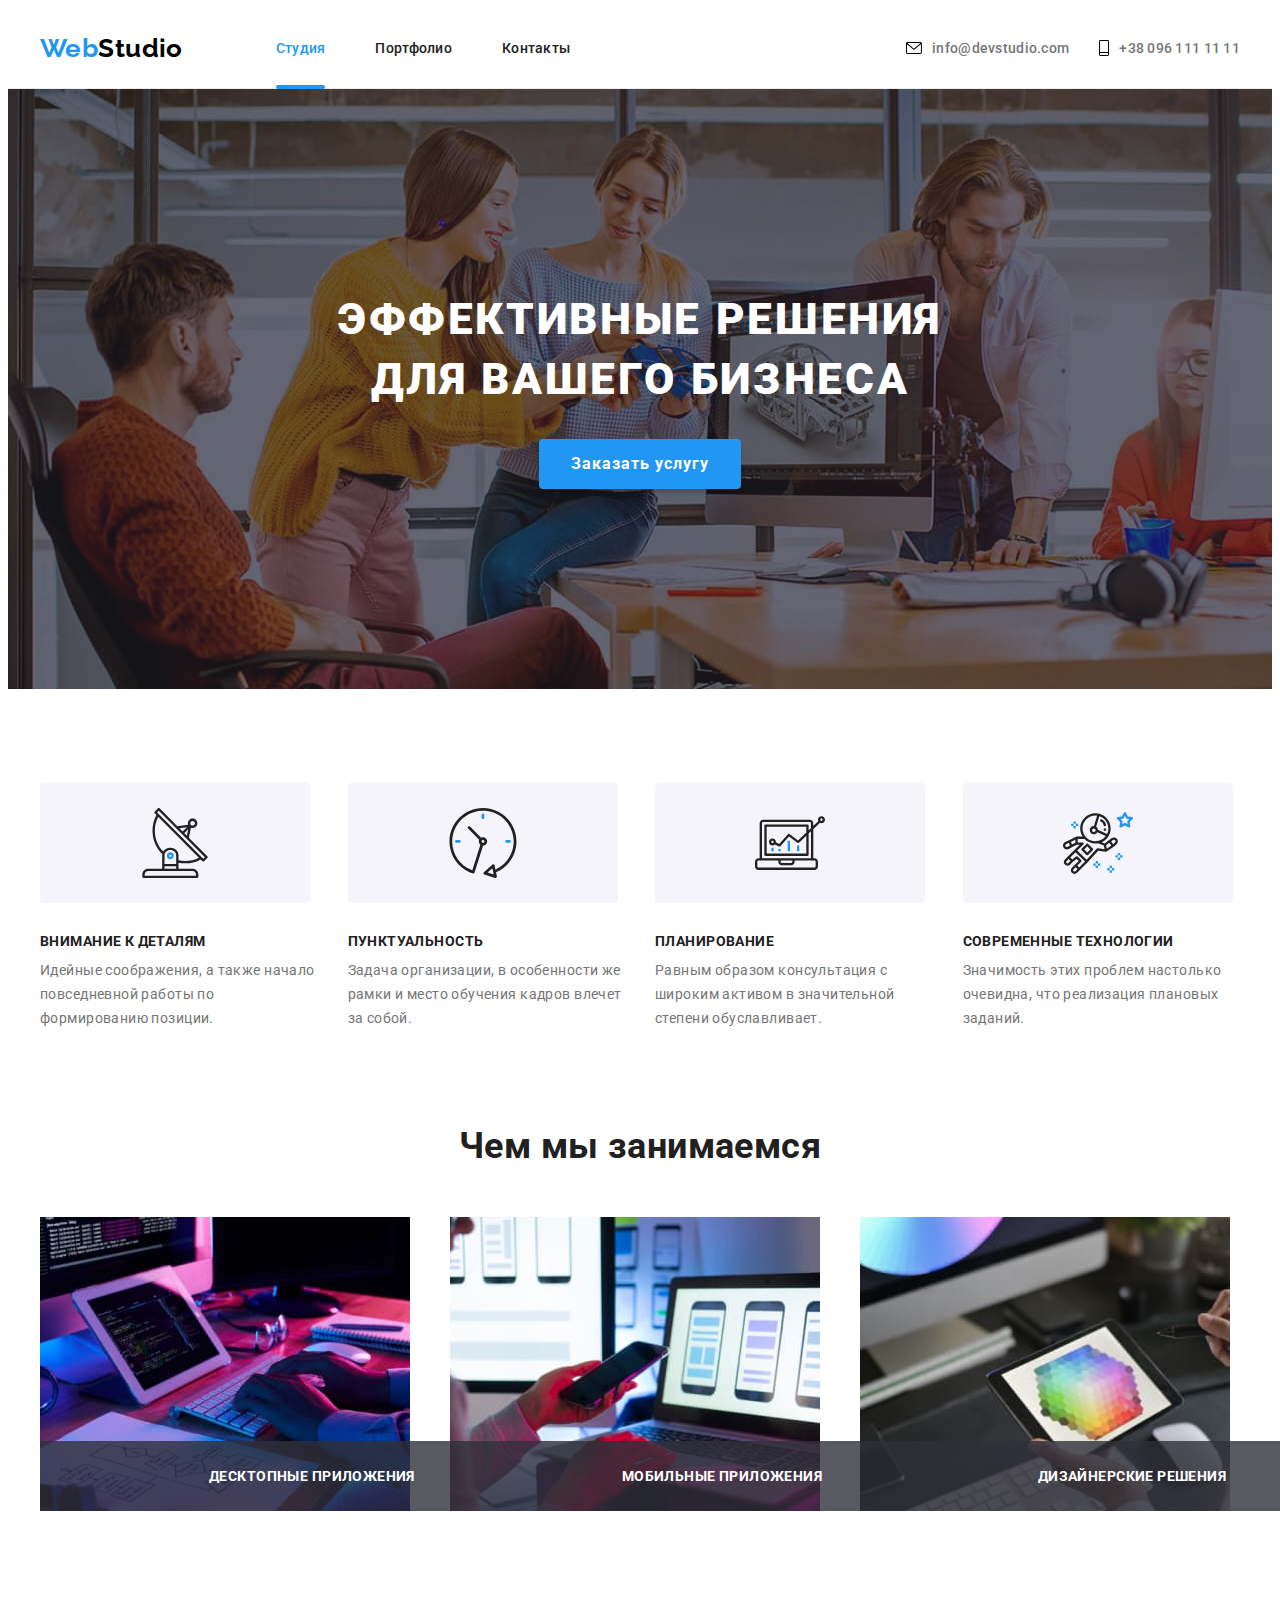
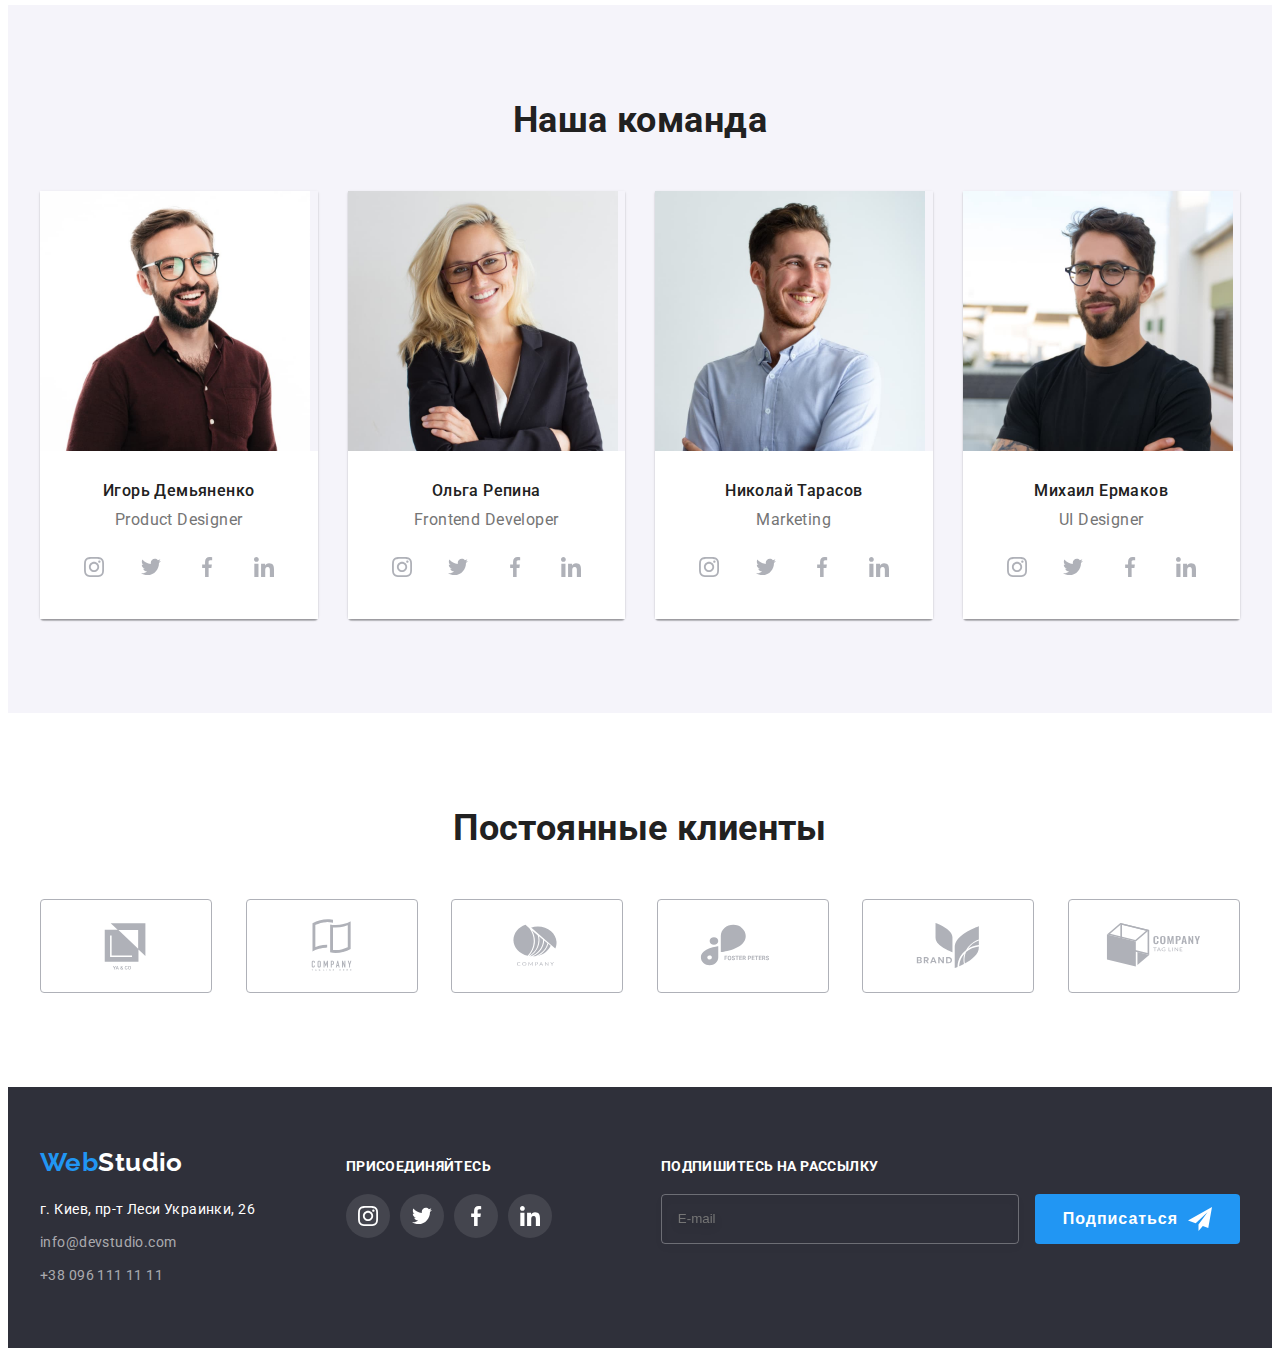
==== index.html @ dace20e8 "Add files from HW7" ====
<!DOCTYPE html>
<html lang="ru">
  <head>
    <meta charset="UTF-8" />
    <meta http-equiv="X-UA-Compatible" content="IE=edge" />
    <meta name="viewport" content="width=device-width, initial-scale=1.0" />
    <title>WebStudio</title>
    <link rel="preconnect" href="https://fonts.googleapis.com" />
    <link rel="preconnect" href="https://fonts.gstatic.com" crossorigin />
    <link href="https://fonts.googleapis.com/css2?family=Roboto:wght@400;500;700;900&display=swap" rel="stylesheet" />
    <link
      rel="stylesheet"
      href="https://cdnjs.cloudflare.com/ajax/libs/modern-normalize/1.1.0/modern-normalize.min.css"
      integrity="sha512-wpPYUAdjBVSE4KJnH1VR1HeZfpl1ub8YT/NKx4PuQ5NmX2tKuGu6U/JRp5y+Y8XG2tV+wKQpNHVUX03MfMFn9Q=="
      crossorigin="anonymous"
      referrerpolicy="no-referrer"
    />
    <link rel="stylesheet" href="./css/main.min.css" />
  </head>
  <body>
    <header class="header">
      <div class="container header-container">
        <nav class="nav">
          <a href="./index.html" class="logo"> <span class="logo--accent">Web</span>Studio </a>

          <ul class="list menu-list">
            <li class="menu-list__item"><a href="" class="link menu-list__link menu-list__link--current">Студия</a></li>
            <li class="menu-list__item"><a href="./portfolio.html" class="link menu-list__link">Портфолио</a></li>
            <li class="menu-list__item"><a href="" class="link menu-list__link">Контакты</a></li>
          </ul>
        </nav>

        <div class="auth">
          <a href="mailto:info@devstudio.com" class="link auth__link">
            <svg class="auth__icon" width="16" height="12">
              <use href="./img/sprite.svg#icon-envelope"></use>
            </svg>
            info@devstudio.com
          </a>
          <a href="tel:+380961111111" class="link auth__link">
            <svg class="auth__icon" width="10" height="18">
              <use href="./img/sprite.svg#icon-tel"></use>
            </svg>
            +38 096 111 11 11</a
          >
        </div>
      </div>
    </header>

    <main>
      <section class="hero">
        <div class="container">
          <div class="hero__content">
            <h1 class="hero__title">Эффективные решения для вашего бизнеса</h1>
            <button type="button" class="btn btn--hero" data-modal-open>Заказать услугу</button>
          </div>
        </div>
      </section>

      <section class="section">
        <div class="container">
          <h2 class="section__title vusually-hidden">Наши преимущества</h2>

          <ul class="list advantages-list">
            <li class="advantages-list__item">
              <div class="advantages-list__image">
                <svg class="advantages-list__icon">
                  <use href="./img/sprite.svg#icon-antenna"></use>
                </svg>
              </div>
              <h3 class="advantages-list__title">Внимание к деталям</h3>
              <p>Идейные соображения, а также начало повседневной работы по формированию позиции.</p>
            </li>
            <li class="advantages-list__item">
              <div class="advantages-list__image">
                <svg class="advantages-list__icon">
                  <use href="./img/sprite.svg#icon-clock"></use>
                </svg>
              </div>
              <h3 class="advantages-list__title">Пунктуальность</h3>
              <p>Задача организации, в особенности же рамки и место обучения кадров влечет за собой.</p>
            </li>
            <li class="advantages-list__item">
              <div class="advantages-list__image">
                <svg class="advantages-list__icon">
                  <use href="./img/sprite.svg#icon-diagram"></use>
                </svg>
              </div>
              <h3 class="advantages-list__title">Планирование</h3>
              <p>Равным образом консультация с широким активом в значительной степени обуславливает.</p>
            </li>
            <li class="advantages-list__item">
              <div class="advantages-list__image">
                <svg class="advantages-list__icon">
                  <use href="./img/sprite.svg#icon-astronaut"></use>
                </svg>
              </div>
              <h3 class="advantages-list__title">Современные технологии</h3>
              <p>Значимость этих проблем настолько очевидна, что реализация плановых заданий.</p>
            </li>
          </ul>
        </div>
      </section>

      <section class="section no-top-padding">
        <div class="container">
          <h2 class="section__title">Чем мы занимаемся</h2>

          <ul class="list features-list">
            <li class="features-list__item">
              <img src="./img/about/img1.jpg" alt="Десктопные приложения" width="370" height="294" />
              <div class="features-list__info">
                <p>Десктопные приложения</p>
              </div>
            </li>
            <li class="features-list__item">
              <img src="./img/about/img2.jpg" alt="Мобильные приложения" width="370" height="294" />
              <div class="features-list__info">
                <p>Мобильные приложения</p>
              </div>
            </li>
            <li class="features-list__item">
              <img src="./img/about/img3.jpg" alt="Дизайнерские решения" width="370" height="294" />
              <div class="features-list__info">
                <p>Дизайнерские решения</p>
              </div>
            </li>
          </ul>
        </div>
      </section>

      <section class="section team-section">
        <div class="container">
          <h2 class="section__title">Наша команда</h2>

          <ul class="list team-list">
            <li class="team-list__item">
              <img src="./img/team/img1.jpg" alt="Игорь Демьяненко" width="270" height="260" />
              <div class="team-list__info">
                <h3 class="team-list__title">Игорь Демьяненко</h3>
                <p lang="en" class="team-list__position">Product Designer</p>

                <ul class="list social-list">
                  <li class="social-list__item">
                    <a href="" class="social-list__link">
                      <svg class="social-list__icon">
                        <use href="./img/sprite.svg#icon-instagram"></use>
                      </svg>
                    </a>
                  </li>
                  <li class="social-list__item">
                    <a href="" class="social-list__link">
                      <svg class="social-list__icon">
                        <use href="./img/sprite.svg#icon-twitter"></use>
                      </svg>
                    </a>
                  </li>
                  <li class="social-list__item">
                    <a href="" class="social-list__link">
                      <svg class="social-list__icon">
                        <use href="./img/sprite.svg#icon-facebook"></use>
                      </svg>
                    </a>
                  </li>
                  <li class="social-list__item">
                    <a href="" class="social-list__link">
                      <svg class="social-list__icon">
                        <use href="./img/sprite.svg#icon-linkedin"></use>
                      </svg>
                    </a>
                  </li>
                </ul>
              </div>
            </li>
            <li class="team-list__item">
              <img src="./img/team/img2.jpg" alt="Ольга Репина" width="270" height="260" />
              <div class="team-list__info">
                <h3 class="team-list__title">Ольга Репина</h3>
                <p lang="en" class="team-list__position">Frontend Developer</p>

                <ul class="list social-list">
                  <li class="social-list__item">
                    <a href="" class="social-list__link">
                      <svg class="social-list__icon">
                        <use href="./img/sprite.svg#icon-instagram"></use>
                      </svg>
                    </a>
                  </li>
                  <li class="social-list__item">
                    <a href="" class="social-list__link">
                      <svg class="social-list__icon">
                        <use href="./img/sprite.svg#icon-twitter"></use>
                      </svg>
                    </a>
                  </li>
                  <li class="social-list__item">
                    <a href="" class="social-list__link">
                      <svg class="social-list__icon">
                        <use href="./img/sprite.svg#icon-facebook"></use>
                      </svg>
                    </a>
                  </li>
                  <li class="social-list__item">
                    <a href="" class="social-list__link">
                      <svg class="social-list__icon">
                        <use href="./img/sprite.svg#icon-linkedin"></use>
                      </svg>
                    </a>
                  </li>
                </ul>
              </div>
            </li>
            <li class="team-list__item">
              <img src="./img/team/img3.jpg" alt="Николай Тарасов" width="270" height="260" />
              <div class="team-list__info">
                <h3 class="team-list__title">Николай Тарасов</h3>
                <p lang="en" class="team-list__position">Marketing</p>

                <ul class="list social-list">
                  <li class="social-list__item">
                    <a href="" class="social-list__link">
                      <svg class="social-list__icon">
                        <use href="./img/sprite.svg#icon-instagram"></use>
                      </svg>
                    </a>
                  </li>
                  <li class="social-list__item">
                    <a href="" class="social-list__link">
                      <svg class="social-list__icon">
                        <use href="./img/sprite.svg#icon-twitter"></use>
                      </svg>
                    </a>
                  </li>
                  <li class="social-list__item">
                    <a href="" class="social-list__link">
                      <svg class="social-list__icon">
                        <use href="./img/sprite.svg#icon-facebook"></use>
                      </svg>
                    </a>
                  </li>
                  <li class="social-list__item">
                    <a href="" class="social-list__link">
                      <svg class="social-list__icon">
                        <use href="./img/sprite.svg#icon-linkedin"></use>
                      </svg>
                    </a>
                  </li>
                </ul>
              </div>
            </li>
            <li class="team-list__item">
              <img src="./img/team/img4.jpg" alt="Михаил Ермаков" width="270" height="260" />
              <div class="team-list__info">
                <h3 class="team-list__title">Михаил Ермаков</h3>
                <p lang="en" class="team-list__position">UI Designer</p>

                <ul class="list social-list">
                  <li class="social-list__item">
                    <a href="" class="social-list__link">
                      <svg class="social-list__icon">
                        <use href="./img/sprite.svg#icon-instagram"></use>
                      </svg>
                    </a>
                  </li>
                  <li class="social-list__item">
                    <a href="" class="social-list__link">
                      <svg class="social-list__icon">
                        <use href="./img/sprite.svg#icon-twitter"></use>
                      </svg>
                    </a>
                  </li>
                  <li class="social-list__item">
                    <a href="" class="social-list__link">
                      <svg class="social-list__icon">
                        <use href="./img/sprite.svg#icon-facebook"></use>
                      </svg>
                    </a>
                  </li>
                  <li class="social-list__item">
                    <a href="" class="social-list__link">
                      <svg class="social-list__icon">
                        <use href="./img/sprite.svg#icon-linkedin"></use>
                      </svg>
                    </a>
                  </li>
                </ul>
              </div>
            </li>
          </ul>
        </div>
      </section>

      <section class="section">
        <div class="container">
          <h2 class="section__title">Постоянные клиенты</h2>

          <ul class="list clients-list">
            <li class="clients-list__item">
              <a href="" class="clients-list__link">
                <svg class="clients-list__icon">
                  <use href="./img/sprite.svg#icon-client1"></use>
                </svg>
              </a>
            </li>
            <li class="clients-list__item">
              <a href="" class="clients-list__link">
                <svg class="clients-list__icon">
                  <use href="./img/sprite.svg#icon-client2"></use>
                </svg>
              </a>
            </li>
            <li class="clients-list__item">
              <a href="" class="clients-list__link">
                <svg class="clients-list__icon">
                  <use href="./img/sprite.svg#icon-client3"></use>
                </svg>
              </a>
            </li>
            <li class="clients-list__item">
              <a href="" class="clients-list__link">
                <svg class="clients-list__icon">
                  <use href="./img/sprite.svg#icon-client4"></use>
                </svg>
              </a>
            </li>
            <li class="clients-list__item">
              <a href="" class="clients-list__link">
                <svg class="clients-list__icon">
                  <use href="./img/sprite.svg#icon-client5"></use>
                </svg>
              </a>
            </li>
            <li class="clients-list__item">
              <a href="" class="clients-list__link">
                <svg class="clients-list__icon">
                  <use href="./img/sprite.svg#icon-client6"></use>
                </svg>
              </a>
            </li>
          </ul>
        </div>
      </section>
    </main>

    <footer class="footer">
      <div class="container">
        <div class="footer__info">
          <a href="./index.html" class="logo"> <span class="logo--accent">Web</span>Studio </a>

          <address class="address">
            <ul class="list address-list">
              <li class="address-list__item">
                <a
                  href="https://goo.gl/maps/CX2gi69ugpHJVUcX7"
                  target="_blank"
                  rel="noopener noreferrer"
                  class="link address-list__link address-list__link--special"
                  >г. Киев, пр-т Леси Украинки, 26</a
                >
              </li>
              <li class="address-list__item">
                <a href="mailto:info@devstudio.com" class="link address-list__link">info@devstudio.com</a>
              </li>
              <li class="address-list__item">
                <a href="tel:+380961111111" class="link address-list__link">+38 096 111 11 11</a>
              </li>
            </ul>
          </address>
        </div>

        <div class="footer__appeal">
          <p class="appeal-text">присоединяйтесь</p>

          <ul class="list social-list">
            <li class="social-list__item">
              <a href="" class="social-list__link">
                <svg class="social-list__icon">
                  <use href="./img/sprite.svg#icon-instagram"></use>
                </svg>
              </a>
            </li>
            <li class="social-list__item">
              <a href="" class="social-list__link">
                <svg class="social-list__icon">
                  <use href="./img/sprite.svg#icon-twitter"></use>
                </svg>
              </a>
            </li>
            <li class="social-list__item">
              <a href="" class="social-list__link">
                <svg class="social-list__icon">
                  <use href="./img/sprite.svg#icon-facebook"></use>
                </svg>
              </a>
            </li>
            <li class="social-list__item">
              <a href="" class="social-list__link">
                <svg class="social-list__icon">
                  <use href="./img/sprite.svg#icon-linkedin"></use>
                </svg>
              </a>
            </li>
          </ul>
        </div>

        <div class="footer__signup">
          <p class="appeal-text">Подпишитесь на рассылку</p>

          <form class="footer-form">
            <div class="footer-form__wrapper">
              <input type="email" name="email" placeholder="E-mail" class="footer-form__field" />
              <button type="submit" class="btn footer-form__btn">
                Подписаться <svg class="footer-form__icon"><use href="./img/sprite.svg#icon-telegram"></use></svg>
              </button>
            </div>
          </form>
        </div>
      </div>
    </footer>

    <div class="backdrop is-hidden" data-modal>
      <div class="modal">
        <button type="button" class="btn-close" data-modal-close>
          <svg class="btn-close__icon">
            <use href="./img/sprite.svg#icon-close"></use>
          </svg>
        </button>

        <form class="modal-form">
          <p class="modal-form__appeal">Оставьте свои данные, мы вам перезвоним</p>

          <label class="modal-form__label">
            Имя
            <span class="modal-form__wrapper">
              <input type="text" name="name" class="modal-form__field" />
              <svg class="modal-form__icon"><use href="./img/sprite.svg#icon-person"></use></svg>
            </span>
          </label>
          <label class="modal-form__label">
            Телефон
            <span class="modal-form__wrapper">
              <input type="tel" name="phone" class="modal-form__field" />
              <svg class="modal-form__icon"><use href="./img/sprite.svg#icon-tel-black"></use></svg>
            </span>
          </label>
          <label class="modal-form__label">
            Почта
            <span class="modal-form__wrapper">
              <input type="email" name="email" class="modal-form__field" />
              <svg class="modal-form__icon"><use href="./img/sprite.svg#icon-email-black"></use></svg>
            </span>
          </label>
          <label class="modal-form__label">
            Комментарий
            <textarea name="message" placeholder="Введите текст" class="modal-form__textarea"></textarea>
          </label>

          <input
            type="checkbox"
            id="agreement"
            name="agreement"
            value="accept"
            class="modal-form__checkbox vusually-hidden"
          />
          <label for="agreement" class="modal-form__agreement">
            Соглашаюсь с рассылкой и принимаю <a href="" class="modal-form__link"> Условия договора</a>
          </label>

          <button type="submit" class="btn modal-form__btn">Отправить</button>
        </form>
      </div>
    </div>

    <script src="./js/modal.js"></script>
  </body>
</html>
---- css/main.min.css ----
@font-face{font-family:'Raleway';font-style:normal;font-weight:700;src:url("../fonts/raleway-v22-latin-700.eot");src:local(""),url("../fonts/raleway-v22-latin-700.eot?#iefix") format("embedded-opentype"),url("../fonts/raleway-v22-latin-700.woff2") format("woff2"),url("../fonts/raleway-v22-latin-700.woff") format("woff"),url("../fonts/raleway-v22-latin-700.ttf") format("truetype"),url("../fonts/raleway-v22-latin-700.svg#Raleway") format("svg")}:root{--accent-color: #2196f3;--dark-color: #212121;--white-color: #ffffff;--text-color: #757575;--logo-color: #000000;--pale-color: rgba(255, 255, 255, 0.6);--pale-bg-color: #f5f4fa;--icon-color: #afb1b8}body{font-family:'Roboto', sans-serif;font-size:14px;line-height:1.714;letter-spacing:0.03em;color:var(--text-color)}h1,h2,h3,h4,h5,h6,p{margin:0}img{display:block;max-width:100%;height:auto}.container{width:1200px;margin:0 auto;padding-left:15px;padding-right:15px}.list{list-style:none;margin:0;padding:0}.link{text-decoration:none}.btn{font-size:16px;border:none;border-radius:4px;cursor:pointer}.vusually-hidden{position:absolute;width:1px;height:1px;margin:-1px;padding:0;border:0;white-space:nowrap;-webkit-clip-path:inset(100%);clip-path:inset(100%);clip:rect(0 0 0 0);overflow:hidden}.is-hidden{opacity:0;visibility:hidden;pointer-events:none}.appeal-text{margin-bottom:20px;font-weight:700;line-height:1.143;text-transform:uppercase;color:var(--white-color)}.social-list{display:-webkit-box;display:-ms-flexbox;display:flex;-webkit-box-pack:justify;-ms-flex-pack:justify;justify-content:space-between}.social-list__link{display:-webkit-box;display:-ms-flexbox;display:flex;-webkit-box-pack:center;-ms-flex-pack:center;justify-content:center;-webkit-box-align:center;-ms-flex-align:center;align-items:center;width:44px;height:44px;border-radius:50%;-webkit-transition:background-color 250ms cubic-bezier(0.4, 0, 0.2, 1);transition:background-color 250ms cubic-bezier(0.4, 0, 0.2, 1)}.social-list__icon{width:20px;height:20px;-webkit-transition:fill 250ms cubic-bezier(0.4, 0, 0.2, 1);transition:fill 250ms cubic-bezier(0.4, 0, 0.2, 1)}.social-list__link:hover,.social-list__link:focus{background-color:var(--accent-color)}.social-list__link:hover .social-list__icon{fill:var(--white-color)}.section{padding-top:94px;padding-bottom:94px}.section.no-top-padding{padding-top:0}.section__title{margin-bottom:50px;font-size:36px;line-height:1.167;text-align:center;color:var(--dark-color)}.header{border-bottom:1px solid #ececec}.header-container{display:-webkit-box;display:-ms-flexbox;display:flex;-webkit-box-align:center;-ms-flex-align:center;align-items:center}.nav{display:-webkit-box;display:-ms-flexbox;display:flex;-webkit-box-align:center;-ms-flex-align:center;align-items:center}.logo{margin-right:93px;font-family:'Raleway', sans-serif;font-weight:700;font-size:26px;line-height:1.192;color:var(--logo-color);text-decoration:none}.logo--accent{color:var(--accent-color)}.auth{display:-webkit-box;display:-ms-flexbox;display:flex;margin-left:auto}.auth__link{display:-webkit-box;display:-ms-flexbox;display:flex;-webkit-box-align:center;-ms-flex-align:center;align-items:center;font-weight:500;line-height:1.143;letter-spacing:0.02em;color:var(--text-color);-webkit-transition:color 250ms cubic-bezier(0.4, 0, 0.2, 1);transition:color 250ms cubic-bezier(0.4, 0, 0.2, 1)}.auth__link:not(:last-child){margin-right:30px}.auth__link:hover,.auth__link:focus{color:var(--accent-color)}.auth__link:hover .auth__icon,.auth__link:focus .auth__icon{fill:var(--accent-color)}.auth__icon{margin-right:10px}.menu-list{display:-webkit-box;display:-ms-flexbox;display:flex}.menu-list__item:not(:last-child){margin-right:50px}.menu-list__link{display:block;padding-top:32px;padding-bottom:32px;font-weight:500;line-height:1.143;letter-spacing:0.02em;color:var(--dark-color);-webkit-transition:color 250ms cubic-bezier(0.4, 0, 0.2, 1);transition:color 250ms cubic-bezier(0.4, 0, 0.2, 1)}.menu-list__link:hover,.menu-list__link:focus{color:var(--accent-color)}.menu-list__link--current{position:relative;color:var(--accent-color)}.menu-list__link--current::after{content:'';position:absolute;left:0;bottom:-1px;width:100%;height:4px;background-color:var(--accent-color);border-radius:2px}.hero{max-width:1600px;margin:0 auto;padding-top:200px;padding-bottom:200px;background-color:#2f303a;background-image:-webkit-gradient(linear, left top, left bottom, from(rgba(47,48,58,0.4)), to(rgba(47,48,58,0.4))),url(../img/bg-hero.jpg);background-image:linear-gradient(rgba(47,48,58,0.4), rgba(47,48,58,0.4)),url(../img/bg-hero.jpg)}.hero__content{width:696px;margin:0 auto;text-align:center}.hero__title{margin-bottom:30px;font-weight:900;font-size:44px;line-height:1.364;letter-spacing:0.06em;text-transform:uppercase;color:var(--white-color)}.btn--hero{padding:10px 32px;font-family:'Roboto', sans-serif;font-weight:700;line-height:1.875;letter-spacing:0.06em;color:var(--white-color);background-color:var(--accent-color);-webkit-box-shadow:0px 4px 4px rgba(0,0,0,0.15);box-shadow:0px 4px 4px rgba(0,0,0,0.15);-webkit-transition:color 250ms cubic-bezier(0.4, 0, 0.2, 1),background-color 250ms cubic-bezier(0.4, 0, 0.2, 1);transition:color 250ms cubic-bezier(0.4, 0, 0.2, 1),background-color 250ms cubic-bezier(0.4, 0, 0.2, 1)}.btn--hero:hover,.btn--hero:focus{color:var(--accent-color);background-color:var(--white-color)}.advantages-list{display:-webkit-box;display:-ms-flexbox;display:flex;margin-left:-30px;margin-top:-30px}.advantages-list__item{-ms-flex-preferred-size:calc(100% / 4 - 30px);flex-basis:calc(100% / 4 - 30px);margin-left:30px;margin-top:30px}.advantages-list__image{display:-webkit-box;display:-ms-flexbox;display:flex;-webkit-box-pack:center;-ms-flex-pack:center;justify-content:center;-webkit-box-align:center;-ms-flex-align:center;align-items:center;margin-bottom:30px;width:270px;height:120px;background-color:var(--pale-bg-color);border-radius:4px}.advantages-list__icon{width:70px;height:70px}.advantages-list__title{margin-bottom:10px;font-size:14px;line-height:1.143;text-transform:uppercase;color:var(--dark-color)}.features-list{display:-webkit-box;display:-ms-flexbox;display:flex;margin-left:-30px;margin-top:-30px}.features-list__item{position:relative;-ms-flex-preferred-size:calc(100% / 3 - 30px);flex-basis:calc(100% / 3 - 30px);margin-left:30px;margin-top:30px}.features-list__info{position:absolute;left:0;bottom:0;width:100%;padding:27px 82px;font-weight:700;line-height:1.143;text-align:center;text-transform:uppercase;color:var(--white-color);background-color:rgba(47,48,58,0.8)}.team-section{background-color:var(--pale-bg-color)}.team-list{display:-webkit-box;display:-ms-flexbox;display:flex;margin-left:-30px;margin-top:-30px}.team-list__item{-ms-flex-preferred-size:calc(100% / 4 - 30px);flex-basis:calc(100% / 4 - 30px);margin-left:30px;margin-top:30px;-webkit-box-shadow:0px 1px 3px rgba(0,0,0,0.12),0px 1px 1px rgba(0,0,0,0.14),0px 2px 1px rgba(0,0,0,0.2);box-shadow:0px 1px 3px rgba(0,0,0,0.12),0px 1px 1px rgba(0,0,0,0.14),0px 2px 1px rgba(0,0,0,0.2);border-radius:0px 0px 4px 4px}.team-list__info{padding:30px 32px;text-align:center;background-color:var(--white-color)}.team-list__title{margin-bottom:10px;font-weight:500;font-size:16px;line-height:1.188;color:var(--dark-color)}.team-list__position{margin-bottom:16px;font-size:16px;line-height:1.188}.team-list .social-list__icon{fill:var(--icon-color)}.clients-list{display:-webkit-box;display:-ms-flexbox;display:flex;-webkit-box-pack:justify;-ms-flex-pack:justify;justify-content:space-between}.clients-list__link{display:-webkit-box;display:-ms-flexbox;display:flex;-webkit-box-pack:center;-ms-flex-pack:center;justify-content:center;-webkit-box-align:center;-ms-flex-align:center;align-items:center;width:170px;height:92px;border:1px solid var(--icon-color);border-radius:4px;-webkit-transition:border-color 250ms cubic-bezier(0.4, 0, 0.2, 1);transition:border-color 250ms cubic-bezier(0.4, 0, 0.2, 1)}.clients-list__link:hover,.clients-list__link:focus{border-color:var(--accent-color)}.clients-list__icon{width:106px;height:60px;fill:var(--icon-color);-webkit-transition:fill 250ms cubic-bezier(0.4, 0, 0.2, 1);transition:fill 250ms cubic-bezier(0.4, 0, 0.2, 1)}.clients-list__link:hover .clients-list__icon,.clients-list__link:focus .clients-list__icon{fill:var(--accent-color)}.filter-list{display:-webkit-box;display:-ms-flexbox;display:flex;-webkit-box-pack:center;-ms-flex-pack:center;justify-content:center;margin-bottom:50px}.filter-list__item:not(:last-child){margin-right:8px}.btn--filter{padding:6px 22px;font-weight:500;line-height:1.625;color:var(--dark-color);background-color:var(--pale-bg-color);-webkit-transition:color 250ms cubic-bezier(0.4, 0, 0.2, 1),background-color 250ms cubic-bezier(0.4, 0, 0.2, 1),-webkit-box-shadow 250ms cubic-bezier(0.4, 0, 0.2, 1);transition:color 250ms cubic-bezier(0.4, 0, 0.2, 1),background-color 250ms cubic-bezier(0.4, 0, 0.2, 1),-webkit-box-shadow 250ms cubic-bezier(0.4, 0, 0.2, 1);transition:color 250ms cubic-bezier(0.4, 0, 0.2, 1),background-color 250ms cubic-bezier(0.4, 0, 0.2, 1),box-shadow 250ms cubic-bezier(0.4, 0, 0.2, 1);transition:color 250ms cubic-bezier(0.4, 0, 0.2, 1),background-color 250ms cubic-bezier(0.4, 0, 0.2, 1),box-shadow 250ms cubic-bezier(0.4, 0, 0.2, 1),-webkit-box-shadow 250ms cubic-bezier(0.4, 0, 0.2, 1)}.btn--filter:hover,.btn--filter:focus{color:var(--white-color);background-color:var(--accent-color);-webkit-box-shadow:0px 3px 1px rgba(0,0,0,0.1),0px 1px 2px rgba(0,0,0,0.08),0px 2px 2px rgba(0,0,0,0.12);box-shadow:0px 3px 1px rgba(0,0,0,0.1),0px 1px 2px rgba(0,0,0,0.08),0px 2px 2px rgba(0,0,0,0.12)}.portfolio-list{display:-webkit-box;display:-ms-flexbox;display:flex;-ms-flex-wrap:wrap;flex-wrap:wrap;margin-left:-30px;margin-top:-30px}.portfolio-list__item{-ms-flex-preferred-size:calc(100% / 3 - 30px);flex-basis:calc(100% / 3 - 30px);margin-left:30px;margin-top:30px;-webkit-transition:-webkit-box-shadow 250ms cubic-bezier(0.4, 0, 0.2, 1);transition:-webkit-box-shadow 250ms cubic-bezier(0.4, 0, 0.2, 1);transition:box-shadow 250ms cubic-bezier(0.4, 0, 0.2, 1);transition:box-shadow 250ms cubic-bezier(0.4, 0, 0.2, 1), -webkit-box-shadow 250ms cubic-bezier(0.4, 0, 0.2, 1)}.portfolio-list__item:hover{-webkit-box-shadow:0px 1px 1px rgba(0,0,0,0.12),0px 4px 4px rgba(0,0,0,0.06),1px 4px 6px rgba(0,0,0,0.16);box-shadow:0px 1px 1px rgba(0,0,0,0.12),0px 4px 4px rgba(0,0,0,0.06),1px 4px 6px rgba(0,0,0,0.16)}.portfolio-list__item:hover .portfolio-list__text{-webkit-transform:translateY(0);transform:translateY(0)}.portfolio-list__thumb{position:relative;width:370px;height:294px;overflow:hidden}.portfolio-list__text{position:absolute;left:0;top:0;width:100%;height:100%;padding:63px 24px;font-size:18px;line-height:1.556;color:var(--white-color);background-color:rgba(33,150,243,0.9);-webkit-transform:translateY(100%);transform:translateY(100%);-webkit-transition:-webkit-transform 250ms cubic-bezier(0.4, 0, 0.2, 1);transition:-webkit-transform 250ms cubic-bezier(0.4, 0, 0.2, 1);transition:transform 250ms cubic-bezier(0.4, 0, 0.2, 1);transition:transform 250ms cubic-bezier(0.4, 0, 0.2, 1), -webkit-transform 250ms cubic-bezier(0.4, 0, 0.2, 1)}.portfolio-list__info{padding:20px 24px;border:1px solid #eeeeee;border-top:none}.portfolio-list__title{margin-bottom:4px;font-size:18px;line-height:2;letter-spacing:0.06em;color:var(--dark-color)}.portfolio-list__description{font-size:16px;line-height:1.875;color:var(--text-color)}.footer{padding-top:60px;padding-bottom:60px;background-color:#2f303a}.footer .container{display:-webkit-box;display:-ms-flexbox;display:flex;-webkit-box-align:baseline;-ms-flex-align:baseline;align-items:baseline}.footer__info{margin-right:70px}.footer .logo{display:block;margin-bottom:20px;color:var(--white-color)}.footer .social-list__item:not(:last-child){margin-right:10px}.footer .social-list__link{background-color:rgba(255,255,255,0.1);-webkit-transition:background-color 250ms cubic-bezier(0.4, 0, 0.2, 1);transition:background-color 250ms cubic-bezier(0.4, 0, 0.2, 1)}.footer .social-list__link:hover,.footer .social-list__link:focus{background-color:var(--accent-color)}.footer .social-list__icon{fill:var(--white-color)}.footer__signup{margin-left:auto}.footer-form__wrapper{display:-webkit-box;display:-ms-flexbox;display:flex}.footer-form__field{width:358px;margin-right:16px;padding:16px;border:1px solid rgba(255,255,255,0.3);-webkit-box-sizing:border-box;box-sizing:border-box;-webkit-filter:drop-shadow(0px 4px 4px rgba(0,0,0,0.15));filter:drop-shadow(0px 4px 4px rgba(0,0,0,0.15));border-radius:4px;background-color:transparent;outline:none;color:rgba(255,255,255,0.6)}.footer-form__btn{display:-webkit-box;display:-ms-flexbox;display:flex;-webkit-box-align:center;-ms-flex-align:center;align-items:center;padding:10px 28px;font-weight:700;font-size:16px;line-height:1.875;letter-spacing:0.06em;color:var(--white-color);background-color:var(--accent-color);-webkit-transition:color 250ms cubic-bezier(0.4, 0, 0.2, 1),background-color 250ms cubic-bezier(0.4, 0, 0.2, 1);transition:color 250ms cubic-bezier(0.4, 0, 0.2, 1),background-color 250ms cubic-bezier(0.4, 0, 0.2, 1)}.footer-form__icon{margin-left:10px;width:24px;height:24px;fill:var(--white-color);-webkit-transition:fill 250ms cubic-bezier(0.4, 0, 0.2, 1);transition:fill 250ms cubic-bezier(0.4, 0, 0.2, 1)}.footer-form__btn:hover,.footer-form__btn:focus{color:var(--accent-color);background-color:var(--white-color)}.footer-form__btn:hover .footer-form__icon,.footer-form__btn:focus .footer-form__icon{fill:var(--accent-color)}.address{font-style:normal}.address-list__item:not(:last-child){margin-bottom:9px}.address-list__link{color:var(--pale-color);-webkit-transition:color 250ms cubic-bezier(0.4, 0, 0.2, 1);transition:color 250ms cubic-bezier(0.4, 0, 0.2, 1)}.address-list__link:hover,.address-list__link:focus{color:var(--accent-color)}.address-list__link--special{color:var(--white-color)}.backdrop{position:fixed;left:0;top:0;width:100%;height:100%;background-color:rgba(0,0,0,0.2)}.backdrop.is-hidden .modal{-webkit-transform:translate(-50%, -50%) scale(0);transform:translate(-50%, -50%) scale(0)}.modal{position:absolute;top:50%;left:50%;z-index:100;width:528px;min-height:581px;padding:40px;background:var(--white-color);-webkit-box-shadow:0px 1px 3px rgba(0,0,0,0.12),0px 1px 1px rgba(0,0,0,0.14),0px 2px 1px rgba(0,0,0,0.2);box-shadow:0px 1px 3px rgba(0,0,0,0.12),0px 1px 1px rgba(0,0,0,0.14),0px 2px 1px rgba(0,0,0,0.2);border-radius:4px;-webkit-transform:translate(-50%, -50%) scale(1);transform:translate(-50%, -50%) scale(1);-webkit-transition:-webkit-transform 250ms cubic-bezier(0.4, 0, 0.2, 1);transition:-webkit-transform 250ms cubic-bezier(0.4, 0, 0.2, 1);transition:transform 250ms cubic-bezier(0.4, 0, 0.2, 1);transition:transform 250ms cubic-bezier(0.4, 0, 0.2, 1), -webkit-transform 250ms cubic-bezier(0.4, 0, 0.2, 1)}.modal-form__appeal{margin-bottom:12px;font-weight:700;font-size:20px;line-height:1.15;color:var(--dark-color)}.modal-form__label{font-size:12px;line-height:1.167;letter-spacing:0.01em}.modal-form__wrapper{position:relative;display:block;margin-top:4px;margin-bottom:10px}.modal-form__field{display:block;width:100%;padding:11px 32px}.modal-form__icon{position:absolute;top:50%;left:12px;width:18px;height:18px;-webkit-transform:translateY(-50%);transform:translateY(-50%);-webkit-transition:fill 250ms cubic-bezier(0.4, 0, 0.2, 1);transition:fill 250ms cubic-bezier(0.4, 0, 0.2, 1)}.modal-form__textarea{display:block;margin-top:4px;margin-bottom:20px;padding:12px 16px;width:100%;min-height:120px;resize:none}.modal-form__textarea::-webkit-input-placeholder{font-size:12px;line-height:1.167;letter-spacing:0.01em;color:rgba(117,117,117,0.5)}.modal-form__textarea:-ms-input-placeholder{font-size:12px;line-height:1.167;letter-spacing:0.01em;color:rgba(117,117,117,0.5)}.modal-form__textarea::-ms-input-placeholder{font-size:12px;line-height:1.167;letter-spacing:0.01em;color:rgba(117,117,117,0.5)}.modal-form__textarea::placeholder{font-size:12px;line-height:1.167;letter-spacing:0.01em;color:rgba(117,117,117,0.5)}.modal-form__field,.modal-form__textarea{border:1px solid rgba(33,33,33,0.2);border-radius:4px;outline:none;-webkit-transition:border-color 250ms cubic-bezier(0.4, 0, 0.2, 1);transition:border-color 250ms cubic-bezier(0.4, 0, 0.2, 1)}.modal-form__field:focus,.modal-form__textarea:focus{border-color:var(--accent-color)}.modal-form__field:focus+.modal-form__icon{fill:var(--accent-color)}.modal-form__agreement{display:-webkit-box;display:-ms-flexbox;display:flex;-webkit-box-pack:center;-ms-flex-pack:center;justify-content:center;-webkit-box-align:center;-ms-flex-align:center;align-items:center;margin-bottom:30px;text-align:center}.modal-form__agreement::before{content:'';display:inline-block;width:16px;height:15px;margin-right:7px;background-image:url(../img/icon-checkbox.svg)}.modal-form__checkbox:checked+.modal-form__agreement::before{background-image:url(../img/icon-checked.svg)}.modal-form__link{margin-left:5px;color:var(--accent-color)}.modal-form__btn{display:block;margin:0 auto;padding:10px 56px;font-weight:700;line-height:1.875;letter-spacing:0.06em;background:var(--accent-color);color:var(--white-color);-webkit-box-shadow:0px 4px 4px rgba(0,0,0,0.15);box-shadow:0px 4px 4px rgba(0,0,0,0.15);border-radius:4px;-webkit-transition:background-color 250ms cubic-bezier(0.4, 0, 0.2, 1);transition:background-color 250ms cubic-bezier(0.4, 0, 0.2, 1)}.modal-form__btn:hover,.modal-form__btn:focus{background-color:var(--white-color);color:var(--accent-color)}.btn-close{position:absolute;top:8px;right:8px;display:-webkit-box;display:-ms-flexbox;display:flex;-webkit-box-pack:center;-ms-flex-pack:center;justify-content:center;-webkit-box-align:center;-ms-flex-align:center;align-items:center;width:30px;height:30px;background-color:transparent;border:1px solid rgba(0,0,0,0.1);border-radius:50%;cursor:pointer}.btn-close:hover .btn-close__icon,.btn-close:focus .btn-close__icon{fill:var(--accent-color)}.btn-close__icon{width:18px;height:18px;-webkit-transition:fill 250ms cubic-bezier(0.4, 0, 0.2, 1);transition:fill 250ms cubic-bezier(0.4, 0, 0.2, 1)}
/*# sourceMappingURL=main.min.css.map */
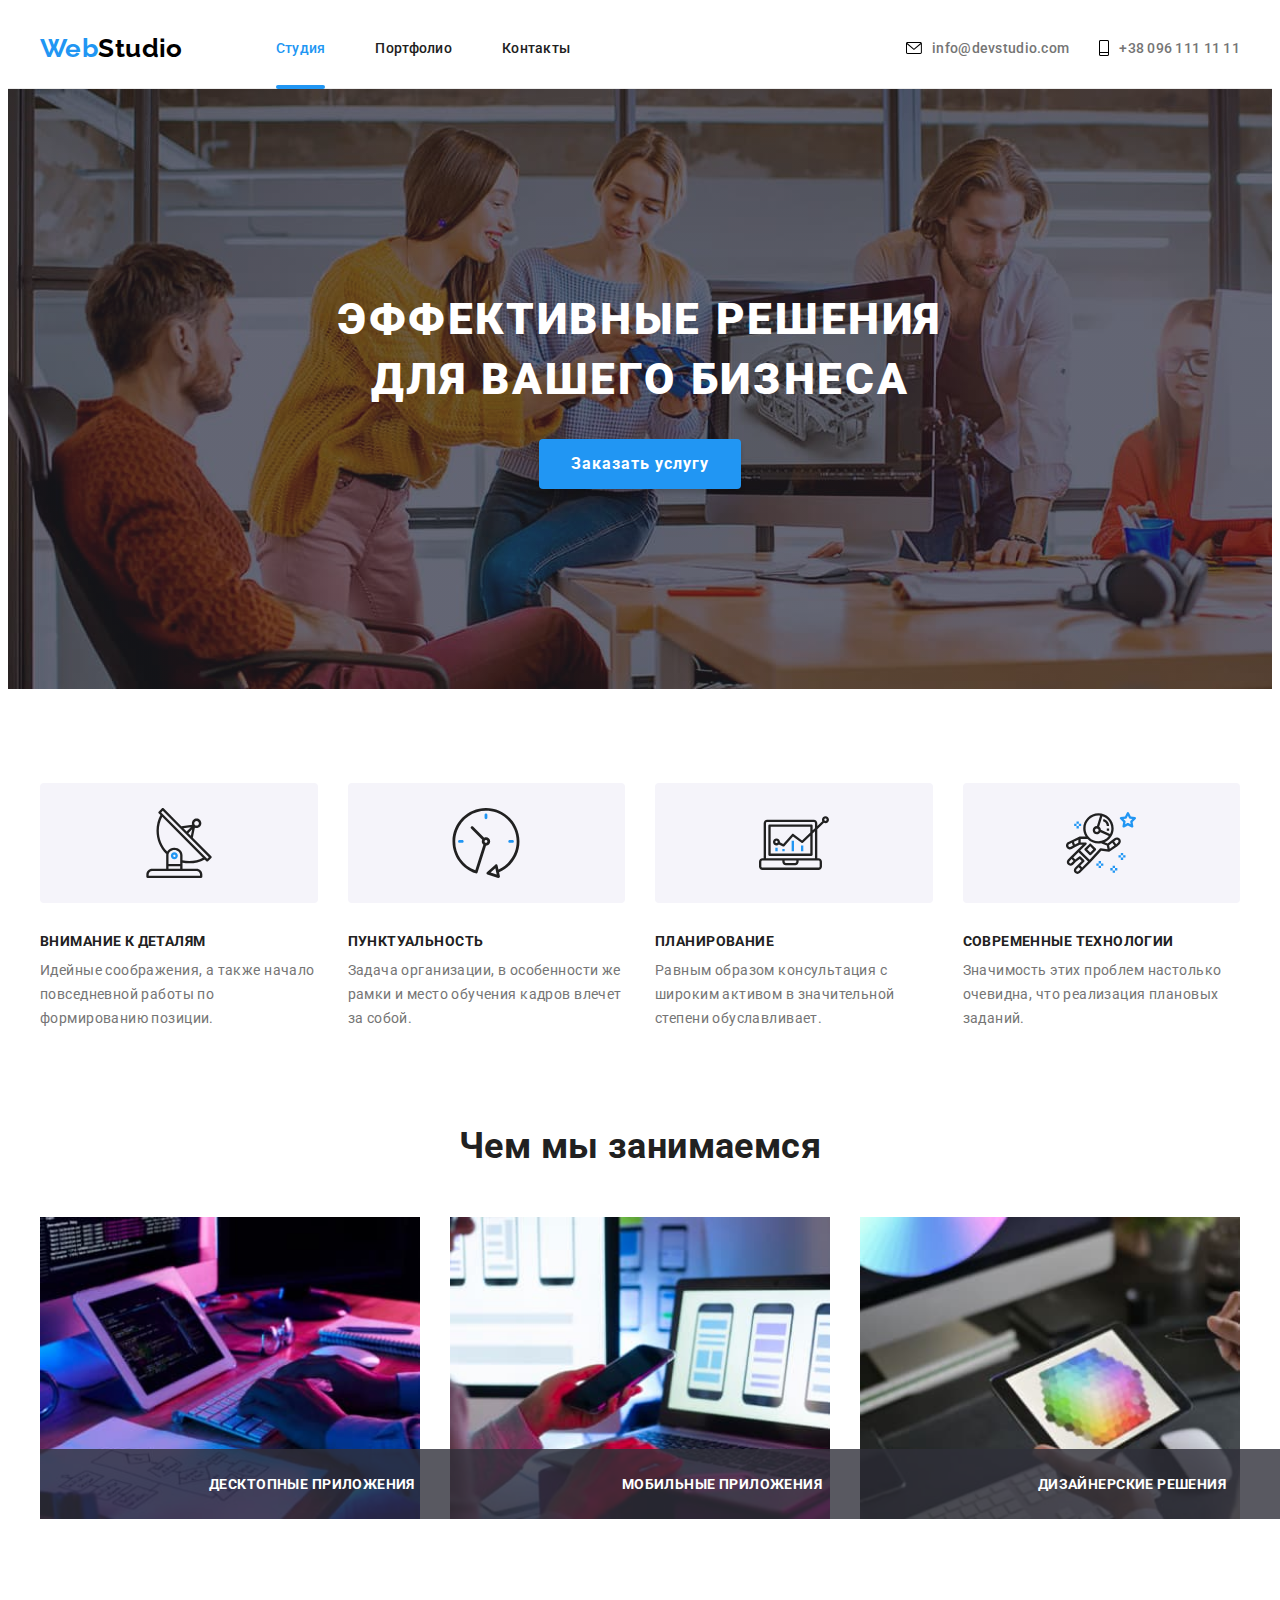
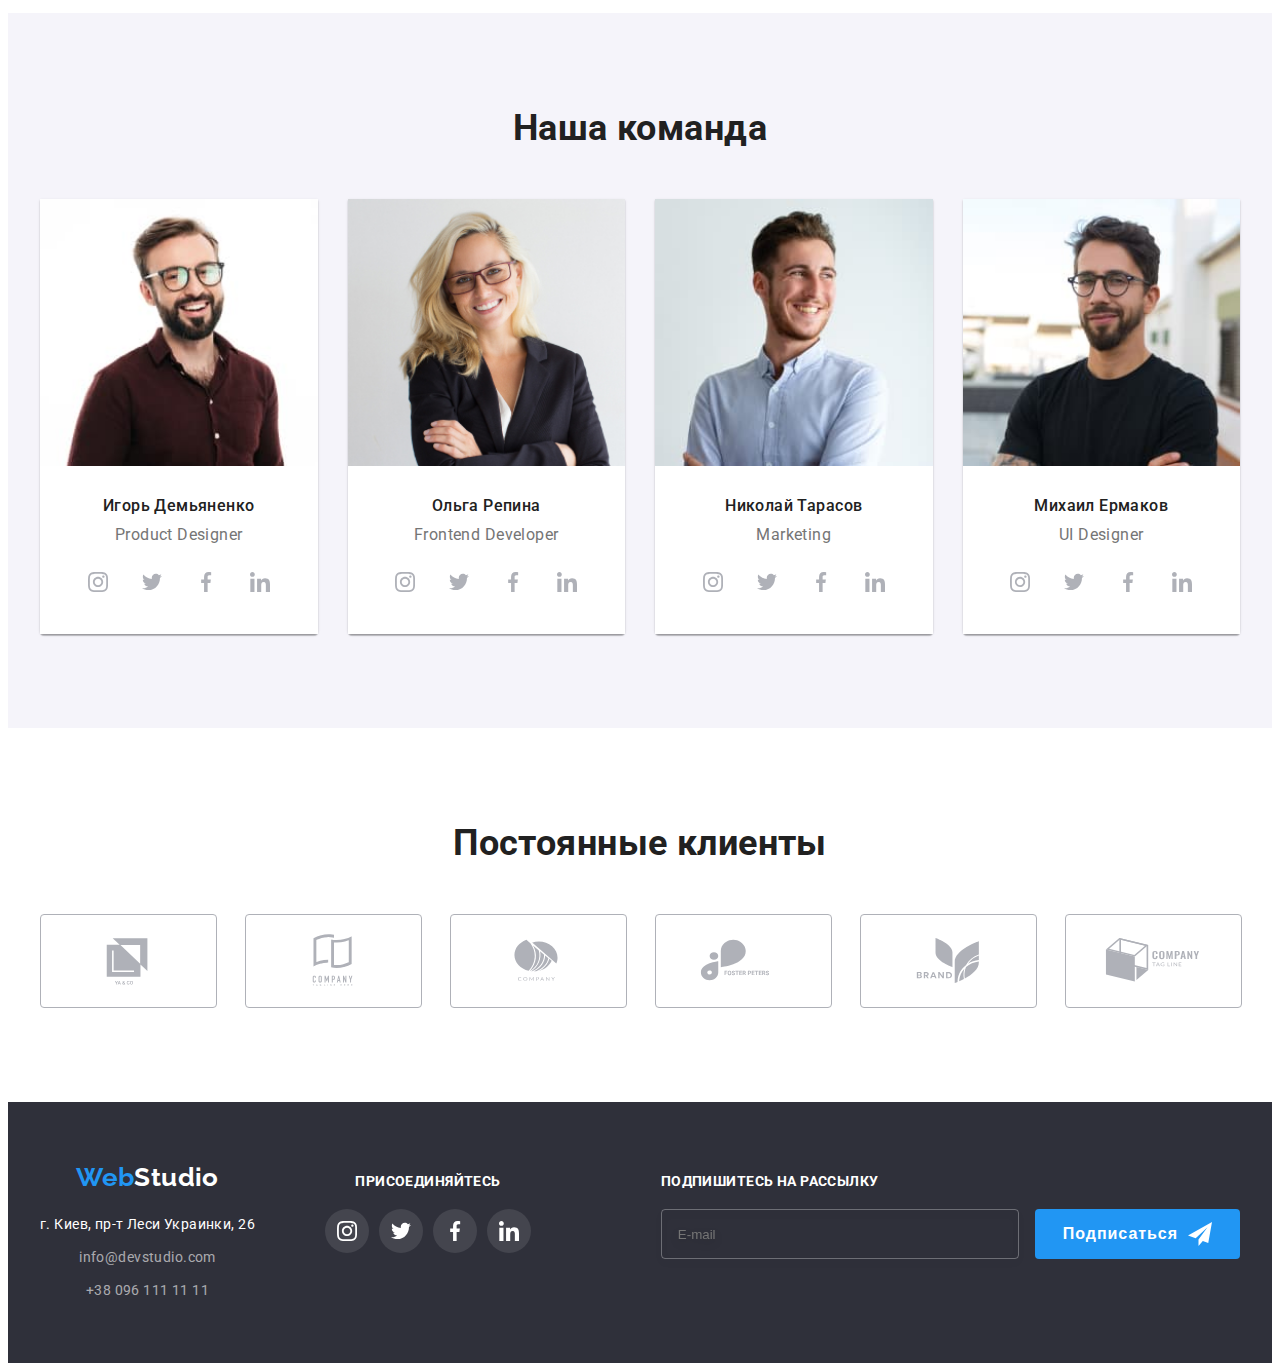
==== commit 42f01b70: "Add responsive markup into project" ====
--- a/index.html
+++ b/index.html
@@ -24,9 +24,11 @@
           <a href="./index.html" class="logo"> <span class="logo--accent">Web</span>Studio </a>
 
           <ul class="list menu-list">
-            <li class="menu-list__item"><a href="" class="link menu-list__link menu-list__link--current">Студия</a></li>
+            <li class="menu-list__item">
+              <a href="" class="link menu-list__link menu-list__link--current">Студия</a>
+            </li>
             <li class="menu-list__item"><a href="./portfolio.html" class="link menu-list__link">Портфолио</a></li>
-            <li class="menu-list__item"><a href="" class="link menu-list__link">Контакты</a></li>
+            <li class="menu-list__item"><a href="#footer" class="link menu-list__link">Контакты</a></li>
           </ul>
         </nav>
 
@@ -44,6 +46,41 @@
             +38 096 111 11 11</a
           >
         </div>
+
+        <button type="button" class="btn-menu-open" data-menu-open-btn>
+          <svg class="btn-menu-open__icon">
+            <use href="./img/sprite.svg#icon-menu-open"></use>
+          </svg>
+        </button>
+
+        <div class="mobile-menu is-hidden" data-menu>
+          <button type="button" class="btn-menu-close" data-menu-close-btn>
+            <svg class="btn-menu-close__icon">
+              <use href="./img/sprite.svg#icon-close-menu"></use>
+            </svg>
+          </button>
+          <ul class="list mobile-menu__list">
+            <li class="mobile-menu__item">
+              <a href="" class="link mobile-menu__link mobile-menu__link--current">Студия</a>
+            </li>
+            <li class="mobile-menu__item"><a href="./portfolio.html" class="link mobile-menu__link">Портфолио</a></li>
+            <li class="mobile-menu__item"><a href="#footer" class="link mobile-menu__link">Контакты</a></li>
+          </ul>
+
+          <div class="mobile-menu__bottom">
+            <div class="mobile-auth">
+              <a href="tel:+380961111111" class="link mobile-auth__tel">+38 096 111 11 11</a>
+              <a href="email:info@devstudio.com" class="link mobile-auth__mail">info@devstudio.com</a>
+            </div>
+
+            <ul class="list mobile-socials__list">
+              <li class="mobile-socials__item"><a href="" class="link mobile-socials__link">Instagram</a></li>
+              <li class="mobile-socials__item"><a href="" class="link mobile-socials__link">Twitter</a></li>
+              <li class="mobile-socials__item"><a href="" class="link mobile-socials__link">Facebook</a></li>
+              <li class="mobile-socials__item"><a href="" class="link mobile-socials__link">LinkedIn</a></li>
+            </ul>
+          </div>
+        </div>
       </div>
     </header>
 
@@ -102,25 +139,37 @@
         </div>
       </section>
 
-      <section class="section no-top-padding">
+      <section class="section no-top-padding features">
         <div class="container">
           <h2 class="section__title">Чем мы занимаемся</h2>
 
           <ul class="list features-list">
             <li class="features-list__item">
-              <img src="./img/about/img1.jpg" alt="Десктопные приложения" width="370" height="294" />
+              <picture>
+                <source srcset="./img/about/img1.jpg 1x, ./img/about/img1@2x.jpg 2x" media="(min-width: 1200px)" />
+                <img src="./img/about/img1.jpg" alt="Десктопные приложения" />
+              </picture>
+
               <div class="features-list__info">
                 <p>Десктопные приложения</p>
               </div>
             </li>
             <li class="features-list__item">
-              <img src="./img/about/img2.jpg" alt="Мобильные приложения" width="370" height="294" />
+              <picture>
+                <source srcset="./img/about/img2.jpg 1x, ./img/about/img2@2x.jpg 2x" media="(min-width: 1200px)" />
+                <img src="./img/about/img2.jpg" alt="Мобильные приложения" />
+              </picture>
+
               <div class="features-list__info">
                 <p>Мобильные приложения</p>
               </div>
             </li>
             <li class="features-list__item">
-              <img src="./img/about/img3.jpg" alt="Дизайнерские решения" width="370" height="294" />
+              <picture>
+                <source srcset="./img/about/img3.jpg 1x, ./img/about/img3@2x.jpg 2x" media="(min-width: 1200px)" />
+                <img src="./img/about/img3.jpg" alt="Дизайнерские решения" />
+              </picture>
+
               <div class="features-list__info">
                 <p>Дизайнерские решения</p>
               </div>
@@ -135,7 +184,21 @@
 
           <ul class="list team-list">
             <li class="team-list__item">
-              <img src="./img/team/img1.jpg" alt="Игорь Демьяненко" width="270" height="260" />
+              <picture>
+                <source
+                  srcset="./img/team/img1-desktop.jpg 1x, ./img/team/img1-desktop@2x.jpg 2x"
+                  media="(min-width: 1200px)"
+                />
+                <source
+                  srcset="./img/team/img1-tablet.jpg 1x, ./img/team/img1-tablet@2x.jpg 2x"
+                  media="(min-width: 768px)"
+                />
+                <source
+                  srcset="./img/team/img1-phone.jpg 1x, ./img/team/img1-phone@2x.jpg 2x"
+                  media="(min-width: 320px)"
+                />
+                <img src="./img/team/img1-desktop.jpg" alt="Игорь Демьяненко" />
+              </picture>
               <div class="team-list__info">
                 <h3 class="team-list__title">Игорь Демьяненко</h3>
                 <p lang="en" class="team-list__position">Product Designer</p>
@@ -173,7 +236,21 @@
               </div>
             </li>
             <li class="team-list__item">
-              <img src="./img/team/img2.jpg" alt="Ольга Репина" width="270" height="260" />
+              <picture>
+                <source
+                  srcset="./img/team/img2-desktop.jpg 1x, ./img/team/img2-desktop@2x.jpg 2x"
+                  media="(min-width: 1200px)"
+                />
+                <source
+                  srcset="./img/team/img2-tablet.jpg 1x, ./img/team/img2-tablet@2x.jpg 2x"
+                  media="(min-width: 768px)"
+                />
+                <source
+                  srcset="./img/team/img2-phone.jpg 1x, ./img/team/img2-phone@2x.jpg 2x"
+                  media="(min-width: 320px)"
+                />
+                <img src="./img/team/img2-desktop.jpg" alt="Ольга Репина" />
+              </picture>
               <div class="team-list__info">
                 <h3 class="team-list__title">Ольга Репина</h3>
                 <p lang="en" class="team-list__position">Frontend Developer</p>
@@ -211,7 +288,21 @@
               </div>
             </li>
             <li class="team-list__item">
-              <img src="./img/team/img3.jpg" alt="Николай Тарасов" width="270" height="260" />
+              <picture>
+                <source
+                  srcset="./img/team/img3-desktop.jpg 1x, ./img/team/img3-desktop@2x.jpg 2x"
+                  media="(min-width: 1200px)"
+                />
+                <source
+                  srcset="./img/team/img3-tablet.jpg 1x, ./img/team/img3-tablet@2x.jpg 2x"
+                  media="(min-width: 768px)"
+                />
+                <source
+                  srcset="./img/team/img3-phone.jpg 1x, ./img/team/img3-phone@2x.jpg 2x"
+                  media="(min-width: 320px)"
+                />
+                <img src="./img/team/img3-desktop.jpg" alt="Николай Тарасов" />
+              </picture>
               <div class="team-list__info">
                 <h3 class="team-list__title">Николай Тарасов</h3>
                 <p lang="en" class="team-list__position">Marketing</p>
@@ -249,7 +340,21 @@
               </div>
             </li>
             <li class="team-list__item">
-              <img src="./img/team/img4.jpg" alt="Михаил Ермаков" width="270" height="260" />
+              <picture>
+                <source
+                  srcset="./img/team/img4-desktop.jpg 1x, ./img/team/img4-desktop@2x.jpg 2x"
+                  media="(min-width: 1200px)"
+                />
+                <source
+                  srcset="./img/team/img4-tablet.jpg 1x, ./img/team/img4-tablet@2x.jpg 2x"
+                  media="(min-width: 768px)"
+                />
+                <source
+                  srcset="./img/team/img4-phone.jpg 1x, ./img/team/img4-phone@2x.jpg 2x"
+                  media="(min-width: 320px)"
+                />
+                <img src="./img/team/img4-desktop.jpg" alt="Михаил Ермаков" />
+              </picture>
               <div class="team-list__info">
                 <h3 class="team-list__title">Михаил Ермаков</h3>
                 <p lang="en" class="team-list__position">UI Designer</p>
@@ -342,65 +447,67 @@
       </section>
     </main>
 
-    <footer class="footer">
+    <footer class="footer" id="footer">
       <div class="container">
-        <div class="footer__info">
-          <a href="./index.html" class="logo"> <span class="logo--accent">Web</span>Studio </a>
-
-          <address class="address">
-            <ul class="list address-list">
-              <li class="address-list__item">
-                <a
-                  href="https://goo.gl/maps/CX2gi69ugpHJVUcX7"
-                  target="_blank"
-                  rel="noopener noreferrer"
-                  class="link address-list__link address-list__link--special"
-                  >г. Киев, пр-т Леси Украинки, 26</a
-                >
+        <div class="footer__wrapper">
+          <div class="footer__info">
+            <a href="./index.html" class="logo"> <span class="logo--accent">Web</span>Studio </a>
+
+            <address class="address">
+              <ul class="list address-list">
+                <li class="address-list__item">
+                  <a
+                    href="https://goo.gl/maps/CX2gi69ugpHJVUcX7"
+                    target="_blank"
+                    rel="noopener noreferrer"
+                    class="link address-list__link address-list__link--special"
+                    >г. Киев, пр-т Леси Украинки, 26</a
+                  >
+                </li>
+                <li class="address-list__item">
+                  <a href="mailto:info@devstudio.com" class="link address-list__link">info@devstudio.com</a>
+                </li>
+                <li class="address-list__item">
+                  <a href="tel:+380961111111" class="link address-list__link">+38 096 111 11 11</a>
+                </li>
+              </ul>
+            </address>
+          </div>
+
+          <div class="footer__appeal">
+            <p class="appeal-text">присоединяйтесь</p>
+
+            <ul class="list social-list">
+              <li class="social-list__item">
+                <a href="" class="social-list__link">
+                  <svg class="social-list__icon">
+                    <use href="./img/sprite.svg#icon-instagram"></use>
+                  </svg>
+                </a>
               </li>
-              <li class="address-list__item">
-                <a href="mailto:info@devstudio.com" class="link address-list__link">info@devstudio.com</a>
+              <li class="social-list__item">
+                <a href="" class="social-list__link">
+                  <svg class="social-list__icon">
+                    <use href="./img/sprite.svg#icon-twitter"></use>
+                  </svg>
+                </a>
               </li>
-              <li class="address-list__item">
-                <a href="tel:+380961111111" class="link address-list__link">+38 096 111 11 11</a>
+              <li class="social-list__item">
+                <a href="" class="social-list__link">
+                  <svg class="social-list__icon">
+                    <use href="./img/sprite.svg#icon-facebook"></use>
+                  </svg>
+                </a>
+              </li>
+              <li class="social-list__item">
+                <a href="" class="social-list__link">
+                  <svg class="social-list__icon">
+                    <use href="./img/sprite.svg#icon-linkedin"></use>
+                  </svg>
+                </a>
               </li>
             </ul>
-          </address>
-        </div>
-
-        <div class="footer__appeal">
-          <p class="appeal-text">присоединяйтесь</p>
-
-          <ul class="list social-list">
-            <li class="social-list__item">
-              <a href="" class="social-list__link">
-                <svg class="social-list__icon">
-                  <use href="./img/sprite.svg#icon-instagram"></use>
-                </svg>
-              </a>
-            </li>
-            <li class="social-list__item">
-              <a href="" class="social-list__link">
-                <svg class="social-list__icon">
-                  <use href="./img/sprite.svg#icon-twitter"></use>
-                </svg>
-              </a>
-            </li>
-            <li class="social-list__item">
-              <a href="" class="social-list__link">
-                <svg class="social-list__icon">
-                  <use href="./img/sprite.svg#icon-facebook"></use>
-                </svg>
-              </a>
-            </li>
-            <li class="social-list__item">
-              <a href="" class="social-list__link">
-                <svg class="social-list__icon">
-                  <use href="./img/sprite.svg#icon-linkedin"></use>
-                </svg>
-              </a>
-            </li>
-          </ul>
+          </div>
         </div>
 
         <div class="footer__signup">
@@ -472,5 +579,6 @@
     </div>
 
     <script src="./js/modal.js"></script>
+    <script src="./js/menu.js"></script>
   </body>
 </html>
--- a/css/main.min.css
+++ b/css/main.min.css
@@ -1,2 +1,2 @@
-@font-face{font-family:'Raleway';font-style:normal;font-weight:700;src:url("../fonts/raleway-v22-latin-700.eot");src:local(""),url("../fonts/raleway-v22-latin-700.eot?#iefix") format("embedded-opentype"),url("../fonts/raleway-v22-latin-700.woff2") format("woff2"),url("../fonts/raleway-v22-latin-700.woff") format("woff"),url("../fonts/raleway-v22-latin-700.ttf") format("truetype"),url("../fonts/raleway-v22-latin-700.svg#Raleway") format("svg")}:root{--accent-color: #2196f3;--dark-color: #212121;--white-color: #ffffff;--text-color: #757575;--logo-color: #000000;--pale-color: rgba(255, 255, 255, 0.6);--pale-bg-color: #f5f4fa;--icon-color: #afb1b8}body{font-family:'Roboto', sans-serif;font-size:14px;line-height:1.714;letter-spacing:0.03em;color:var(--text-color)}h1,h2,h3,h4,h5,h6,p{margin:0}img{display:block;max-width:100%;height:auto}.container{width:1200px;margin:0 auto;padding-left:15px;padding-right:15px}.list{list-style:none;margin:0;padding:0}.link{text-decoration:none}.btn{font-size:16px;border:none;border-radius:4px;cursor:pointer}.vusually-hidden{position:absolute;width:1px;height:1px;margin:-1px;padding:0;border:0;white-space:nowrap;-webkit-clip-path:inset(100%);clip-path:inset(100%);clip:rect(0 0 0 0);overflow:hidden}.is-hidden{opacity:0;visibility:hidden;pointer-events:none}.appeal-text{margin-bottom:20px;font-weight:700;line-height:1.143;text-transform:uppercase;color:var(--white-color)}.social-list{display:-webkit-box;display:-ms-flexbox;display:flex;-webkit-box-pack:justify;-ms-flex-pack:justify;justify-content:space-between}.social-list__link{display:-webkit-box;display:-ms-flexbox;display:flex;-webkit-box-pack:center;-ms-flex-pack:center;justify-content:center;-webkit-box-align:center;-ms-flex-align:center;align-items:center;width:44px;height:44px;border-radius:50%;-webkit-transition:background-color 250ms cubic-bezier(0.4, 0, 0.2, 1);transition:background-color 250ms cubic-bezier(0.4, 0, 0.2, 1)}.social-list__icon{width:20px;height:20px;-webkit-transition:fill 250ms cubic-bezier(0.4, 0, 0.2, 1);transition:fill 250ms cubic-bezier(0.4, 0, 0.2, 1)}.social-list__link:hover,.social-list__link:focus{background-color:var(--accent-color)}.social-list__link:hover .social-list__icon{fill:var(--white-color)}.section{padding-top:94px;padding-bottom:94px}.section.no-top-padding{padding-top:0}.section__title{margin-bottom:50px;font-size:36px;line-height:1.167;text-align:center;color:var(--dark-color)}.header{border-bottom:1px solid #ececec}.header-container{display:-webkit-box;display:-ms-flexbox;display:flex;-webkit-box-align:center;-ms-flex-align:center;align-items:center}.nav{display:-webkit-box;display:-ms-flexbox;display:flex;-webkit-box-align:center;-ms-flex-align:center;align-items:center}.logo{margin-right:93px;font-family:'Raleway', sans-serif;font-weight:700;font-size:26px;line-height:1.192;color:var(--logo-color);text-decoration:none}.logo--accent{color:var(--accent-color)}.auth{display:-webkit-box;display:-ms-flexbox;display:flex;margin-left:auto}.auth__link{display:-webkit-box;display:-ms-flexbox;display:flex;-webkit-box-align:center;-ms-flex-align:center;align-items:center;font-weight:500;line-height:1.143;letter-spacing:0.02em;color:var(--text-color);-webkit-transition:color 250ms cubic-bezier(0.4, 0, 0.2, 1);transition:color 250ms cubic-bezier(0.4, 0, 0.2, 1)}.auth__link:not(:last-child){margin-right:30px}.auth__link:hover,.auth__link:focus{color:var(--accent-color)}.auth__link:hover .auth__icon,.auth__link:focus .auth__icon{fill:var(--accent-color)}.auth__icon{margin-right:10px}.menu-list{display:-webkit-box;display:-ms-flexbox;display:flex}.menu-list__item:not(:last-child){margin-right:50px}.menu-list__link{display:block;padding-top:32px;padding-bottom:32px;font-weight:500;line-height:1.143;letter-spacing:0.02em;color:var(--dark-color);-webkit-transition:color 250ms cubic-bezier(0.4, 0, 0.2, 1);transition:color 250ms cubic-bezier(0.4, 0, 0.2, 1)}.menu-list__link:hover,.menu-list__link:focus{color:var(--accent-color)}.menu-list__link--current{position:relative;color:var(--accent-color)}.menu-list__link--current::after{content:'';position:absolute;left:0;bottom:-1px;width:100%;height:4px;background-color:var(--accent-color);border-radius:2px}.hero{max-width:1600px;margin:0 auto;padding-top:200px;padding-bottom:200px;background-color:#2f303a;background-image:-webkit-gradient(linear, left top, left bottom, from(rgba(47,48,58,0.4)), to(rgba(47,48,58,0.4))),url(../img/bg-hero.jpg);background-image:linear-gradient(rgba(47,48,58,0.4), rgba(47,48,58,0.4)),url(../img/bg-hero.jpg)}.hero__content{width:696px;margin:0 auto;text-align:center}.hero__title{margin-bottom:30px;font-weight:900;font-size:44px;line-height:1.364;letter-spacing:0.06em;text-transform:uppercase;color:var(--white-color)}.btn--hero{padding:10px 32px;font-family:'Roboto', sans-serif;font-weight:700;line-height:1.875;letter-spacing:0.06em;color:var(--white-color);background-color:var(--accent-color);-webkit-box-shadow:0px 4px 4px rgba(0,0,0,0.15);box-shadow:0px 4px 4px rgba(0,0,0,0.15);-webkit-transition:color 250ms cubic-bezier(0.4, 0, 0.2, 1),background-color 250ms cubic-bezier(0.4, 0, 0.2, 1);transition:color 250ms cubic-bezier(0.4, 0, 0.2, 1),background-color 250ms cubic-bezier(0.4, 0, 0.2, 1)}.btn--hero:hover,.btn--hero:focus{color:var(--accent-color);background-color:var(--white-color)}.advantages-list{display:-webkit-box;display:-ms-flexbox;display:flex;margin-left:-30px;margin-top:-30px}.advantages-list__item{-ms-flex-preferred-size:calc(100% / 4 - 30px);flex-basis:calc(100% / 4 - 30px);margin-left:30px;margin-top:30px}.advantages-list__image{display:-webkit-box;display:-ms-flexbox;display:flex;-webkit-box-pack:center;-ms-flex-pack:center;justify-content:center;-webkit-box-align:center;-ms-flex-align:center;align-items:center;margin-bottom:30px;width:270px;height:120px;background-color:var(--pale-bg-color);border-radius:4px}.advantages-list__icon{width:70px;height:70px}.advantages-list__title{margin-bottom:10px;font-size:14px;line-height:1.143;text-transform:uppercase;color:var(--dark-color)}.features-list{display:-webkit-box;display:-ms-flexbox;display:flex;margin-left:-30px;margin-top:-30px}.features-list__item{position:relative;-ms-flex-preferred-size:calc(100% / 3 - 30px);flex-basis:calc(100% / 3 - 30px);margin-left:30px;margin-top:30px}.features-list__info{position:absolute;left:0;bottom:0;width:100%;padding:27px 82px;font-weight:700;line-height:1.143;text-align:center;text-transform:uppercase;color:var(--white-color);background-color:rgba(47,48,58,0.8)}.team-section{background-color:var(--pale-bg-color)}.team-list{display:-webkit-box;display:-ms-flexbox;display:flex;margin-left:-30px;margin-top:-30px}.team-list__item{-ms-flex-preferred-size:calc(100% / 4 - 30px);flex-basis:calc(100% / 4 - 30px);margin-left:30px;margin-top:30px;-webkit-box-shadow:0px 1px 3px rgba(0,0,0,0.12),0px 1px 1px rgba(0,0,0,0.14),0px 2px 1px rgba(0,0,0,0.2);box-shadow:0px 1px 3px rgba(0,0,0,0.12),0px 1px 1px rgba(0,0,0,0.14),0px 2px 1px rgba(0,0,0,0.2);border-radius:0px 0px 4px 4px}.team-list__info{padding:30px 32px;text-align:center;background-color:var(--white-color)}.team-list__title{margin-bottom:10px;font-weight:500;font-size:16px;line-height:1.188;color:var(--dark-color)}.team-list__position{margin-bottom:16px;font-size:16px;line-height:1.188}.team-list .social-list__icon{fill:var(--icon-color)}.clients-list{display:-webkit-box;display:-ms-flexbox;display:flex;-webkit-box-pack:justify;-ms-flex-pack:justify;justify-content:space-between}.clients-list__link{display:-webkit-box;display:-ms-flexbox;display:flex;-webkit-box-pack:center;-ms-flex-pack:center;justify-content:center;-webkit-box-align:center;-ms-flex-align:center;align-items:center;width:170px;height:92px;border:1px solid var(--icon-color);border-radius:4px;-webkit-transition:border-color 250ms cubic-bezier(0.4, 0, 0.2, 1);transition:border-color 250ms cubic-bezier(0.4, 0, 0.2, 1)}.clients-list__link:hover,.clients-list__link:focus{border-color:var(--accent-color)}.clients-list__icon{width:106px;height:60px;fill:var(--icon-color);-webkit-transition:fill 250ms cubic-bezier(0.4, 0, 0.2, 1);transition:fill 250ms cubic-bezier(0.4, 0, 0.2, 1)}.clients-list__link:hover .clients-list__icon,.clients-list__link:focus .clients-list__icon{fill:var(--accent-color)}.filter-list{display:-webkit-box;display:-ms-flexbox;display:flex;-webkit-box-pack:center;-ms-flex-pack:center;justify-content:center;margin-bottom:50px}.filter-list__item:not(:last-child){margin-right:8px}.btn--filter{padding:6px 22px;font-weight:500;line-height:1.625;color:var(--dark-color);background-color:var(--pale-bg-color);-webkit-transition:color 250ms cubic-bezier(0.4, 0, 0.2, 1),background-color 250ms cubic-bezier(0.4, 0, 0.2, 1),-webkit-box-shadow 250ms cubic-bezier(0.4, 0, 0.2, 1);transition:color 250ms cubic-bezier(0.4, 0, 0.2, 1),background-color 250ms cubic-bezier(0.4, 0, 0.2, 1),-webkit-box-shadow 250ms cubic-bezier(0.4, 0, 0.2, 1);transition:color 250ms cubic-bezier(0.4, 0, 0.2, 1),background-color 250ms cubic-bezier(0.4, 0, 0.2, 1),box-shadow 250ms cubic-bezier(0.4, 0, 0.2, 1);transition:color 250ms cubic-bezier(0.4, 0, 0.2, 1),background-color 250ms cubic-bezier(0.4, 0, 0.2, 1),box-shadow 250ms cubic-bezier(0.4, 0, 0.2, 1),-webkit-box-shadow 250ms cubic-bezier(0.4, 0, 0.2, 1)}.btn--filter:hover,.btn--filter:focus{color:var(--white-color);background-color:var(--accent-color);-webkit-box-shadow:0px 3px 1px rgba(0,0,0,0.1),0px 1px 2px rgba(0,0,0,0.08),0px 2px 2px rgba(0,0,0,0.12);box-shadow:0px 3px 1px rgba(0,0,0,0.1),0px 1px 2px rgba(0,0,0,0.08),0px 2px 2px rgba(0,0,0,0.12)}.portfolio-list{display:-webkit-box;display:-ms-flexbox;display:flex;-ms-flex-wrap:wrap;flex-wrap:wrap;margin-left:-30px;margin-top:-30px}.portfolio-list__item{-ms-flex-preferred-size:calc(100% / 3 - 30px);flex-basis:calc(100% / 3 - 30px);margin-left:30px;margin-top:30px;-webkit-transition:-webkit-box-shadow 250ms cubic-bezier(0.4, 0, 0.2, 1);transition:-webkit-box-shadow 250ms cubic-bezier(0.4, 0, 0.2, 1);transition:box-shadow 250ms cubic-bezier(0.4, 0, 0.2, 1);transition:box-shadow 250ms cubic-bezier(0.4, 0, 0.2, 1), -webkit-box-shadow 250ms cubic-bezier(0.4, 0, 0.2, 1)}.portfolio-list__item:hover{-webkit-box-shadow:0px 1px 1px rgba(0,0,0,0.12),0px 4px 4px rgba(0,0,0,0.06),1px 4px 6px rgba(0,0,0,0.16);box-shadow:0px 1px 1px rgba(0,0,0,0.12),0px 4px 4px rgba(0,0,0,0.06),1px 4px 6px rgba(0,0,0,0.16)}.portfolio-list__item:hover .portfolio-list__text{-webkit-transform:translateY(0);transform:translateY(0)}.portfolio-list__thumb{position:relative;width:370px;height:294px;overflow:hidden}.portfolio-list__text{position:absolute;left:0;top:0;width:100%;height:100%;padding:63px 24px;font-size:18px;line-height:1.556;color:var(--white-color);background-color:rgba(33,150,243,0.9);-webkit-transform:translateY(100%);transform:translateY(100%);-webkit-transition:-webkit-transform 250ms cubic-bezier(0.4, 0, 0.2, 1);transition:-webkit-transform 250ms cubic-bezier(0.4, 0, 0.2, 1);transition:transform 250ms cubic-bezier(0.4, 0, 0.2, 1);transition:transform 250ms cubic-bezier(0.4, 0, 0.2, 1), -webkit-transform 250ms cubic-bezier(0.4, 0, 0.2, 1)}.portfolio-list__info{padding:20px 24px;border:1px solid #eeeeee;border-top:none}.portfolio-list__title{margin-bottom:4px;font-size:18px;line-height:2;letter-spacing:0.06em;color:var(--dark-color)}.portfolio-list__description{font-size:16px;line-height:1.875;color:var(--text-color)}.footer{padding-top:60px;padding-bottom:60px;background-color:#2f303a}.footer .container{display:-webkit-box;display:-ms-flexbox;display:flex;-webkit-box-align:baseline;-ms-flex-align:baseline;align-items:baseline}.footer__info{margin-right:70px}.footer .logo{display:block;margin-bottom:20px;color:var(--white-color)}.footer .social-list__item:not(:last-child){margin-right:10px}.footer .social-list__link{background-color:rgba(255,255,255,0.1);-webkit-transition:background-color 250ms cubic-bezier(0.4, 0, 0.2, 1);transition:background-color 250ms cubic-bezier(0.4, 0, 0.2, 1)}.footer .social-list__link:hover,.footer .social-list__link:focus{background-color:var(--accent-color)}.footer .social-list__icon{fill:var(--white-color)}.footer__signup{margin-left:auto}.footer-form__wrapper{display:-webkit-box;display:-ms-flexbox;display:flex}.footer-form__field{width:358px;margin-right:16px;padding:16px;border:1px solid rgba(255,255,255,0.3);-webkit-box-sizing:border-box;box-sizing:border-box;-webkit-filter:drop-shadow(0px 4px 4px rgba(0,0,0,0.15));filter:drop-shadow(0px 4px 4px rgba(0,0,0,0.15));border-radius:4px;background-color:transparent;outline:none;color:rgba(255,255,255,0.6)}.footer-form__btn{display:-webkit-box;display:-ms-flexbox;display:flex;-webkit-box-align:center;-ms-flex-align:center;align-items:center;padding:10px 28px;font-weight:700;font-size:16px;line-height:1.875;letter-spacing:0.06em;color:var(--white-color);background-color:var(--accent-color);-webkit-transition:color 250ms cubic-bezier(0.4, 0, 0.2, 1),background-color 250ms cubic-bezier(0.4, 0, 0.2, 1);transition:color 250ms cubic-bezier(0.4, 0, 0.2, 1),background-color 250ms cubic-bezier(0.4, 0, 0.2, 1)}.footer-form__icon{margin-left:10px;width:24px;height:24px;fill:var(--white-color);-webkit-transition:fill 250ms cubic-bezier(0.4, 0, 0.2, 1);transition:fill 250ms cubic-bezier(0.4, 0, 0.2, 1)}.footer-form__btn:hover,.footer-form__btn:focus{color:var(--accent-color);background-color:var(--white-color)}.footer-form__btn:hover .footer-form__icon,.footer-form__btn:focus .footer-form__icon{fill:var(--accent-color)}.address{font-style:normal}.address-list__item:not(:last-child){margin-bottom:9px}.address-list__link{color:var(--pale-color);-webkit-transition:color 250ms cubic-bezier(0.4, 0, 0.2, 1);transition:color 250ms cubic-bezier(0.4, 0, 0.2, 1)}.address-list__link:hover,.address-list__link:focus{color:var(--accent-color)}.address-list__link--special{color:var(--white-color)}.backdrop{position:fixed;left:0;top:0;width:100%;height:100%;background-color:rgba(0,0,0,0.2)}.backdrop.is-hidden .modal{-webkit-transform:translate(-50%, -50%) scale(0);transform:translate(-50%, -50%) scale(0)}.modal{position:absolute;top:50%;left:50%;z-index:100;width:528px;min-height:581px;padding:40px;background:var(--white-color);-webkit-box-shadow:0px 1px 3px rgba(0,0,0,0.12),0px 1px 1px rgba(0,0,0,0.14),0px 2px 1px rgba(0,0,0,0.2);box-shadow:0px 1px 3px rgba(0,0,0,0.12),0px 1px 1px rgba(0,0,0,0.14),0px 2px 1px rgba(0,0,0,0.2);border-radius:4px;-webkit-transform:translate(-50%, -50%) scale(1);transform:translate(-50%, -50%) scale(1);-webkit-transition:-webkit-transform 250ms cubic-bezier(0.4, 0, 0.2, 1);transition:-webkit-transform 250ms cubic-bezier(0.4, 0, 0.2, 1);transition:transform 250ms cubic-bezier(0.4, 0, 0.2, 1);transition:transform 250ms cubic-bezier(0.4, 0, 0.2, 1), -webkit-transform 250ms cubic-bezier(0.4, 0, 0.2, 1)}.modal-form__appeal{margin-bottom:12px;font-weight:700;font-size:20px;line-height:1.15;color:var(--dark-color)}.modal-form__label{font-size:12px;line-height:1.167;letter-spacing:0.01em}.modal-form__wrapper{position:relative;display:block;margin-top:4px;margin-bottom:10px}.modal-form__field{display:block;width:100%;padding:11px 32px}.modal-form__icon{position:absolute;top:50%;left:12px;width:18px;height:18px;-webkit-transform:translateY(-50%);transform:translateY(-50%);-webkit-transition:fill 250ms cubic-bezier(0.4, 0, 0.2, 1);transition:fill 250ms cubic-bezier(0.4, 0, 0.2, 1)}.modal-form__textarea{display:block;margin-top:4px;margin-bottom:20px;padding:12px 16px;width:100%;min-height:120px;resize:none}.modal-form__textarea::-webkit-input-placeholder{font-size:12px;line-height:1.167;letter-spacing:0.01em;color:rgba(117,117,117,0.5)}.modal-form__textarea:-ms-input-placeholder{font-size:12px;line-height:1.167;letter-spacing:0.01em;color:rgba(117,117,117,0.5)}.modal-form__textarea::-ms-input-placeholder{font-size:12px;line-height:1.167;letter-spacing:0.01em;color:rgba(117,117,117,0.5)}.modal-form__textarea::placeholder{font-size:12px;line-height:1.167;letter-spacing:0.01em;color:rgba(117,117,117,0.5)}.modal-form__field,.modal-form__textarea{border:1px solid rgba(33,33,33,0.2);border-radius:4px;outline:none;-webkit-transition:border-color 250ms cubic-bezier(0.4, 0, 0.2, 1);transition:border-color 250ms cubic-bezier(0.4, 0, 0.2, 1)}.modal-form__field:focus,.modal-form__textarea:focus{border-color:var(--accent-color)}.modal-form__field:focus+.modal-form__icon{fill:var(--accent-color)}.modal-form__agreement{display:-webkit-box;display:-ms-flexbox;display:flex;-webkit-box-pack:center;-ms-flex-pack:center;justify-content:center;-webkit-box-align:center;-ms-flex-align:center;align-items:center;margin-bottom:30px;text-align:center}.modal-form__agreement::before{content:'';display:inline-block;width:16px;height:15px;margin-right:7px;background-image:url(../img/icon-checkbox.svg)}.modal-form__checkbox:checked+.modal-form__agreement::before{background-image:url(../img/icon-checked.svg)}.modal-form__link{margin-left:5px;color:var(--accent-color)}.modal-form__btn{display:block;margin:0 auto;padding:10px 56px;font-weight:700;line-height:1.875;letter-spacing:0.06em;background:var(--accent-color);color:var(--white-color);-webkit-box-shadow:0px 4px 4px rgba(0,0,0,0.15);box-shadow:0px 4px 4px rgba(0,0,0,0.15);border-radius:4px;-webkit-transition:background-color 250ms cubic-bezier(0.4, 0, 0.2, 1);transition:background-color 250ms cubic-bezier(0.4, 0, 0.2, 1)}.modal-form__btn:hover,.modal-form__btn:focus{background-color:var(--white-color);color:var(--accent-color)}.btn-close{position:absolute;top:8px;right:8px;display:-webkit-box;display:-ms-flexbox;display:flex;-webkit-box-pack:center;-ms-flex-pack:center;justify-content:center;-webkit-box-align:center;-ms-flex-align:center;align-items:center;width:30px;height:30px;background-color:transparent;border:1px solid rgba(0,0,0,0.1);border-radius:50%;cursor:pointer}.btn-close:hover .btn-close__icon,.btn-close:focus .btn-close__icon{fill:var(--accent-color)}.btn-close__icon{width:18px;height:18px;-webkit-transition:fill 250ms cubic-bezier(0.4, 0, 0.2, 1);transition:fill 250ms cubic-bezier(0.4, 0, 0.2, 1)}
+@font-face{font-family:'Raleway';font-style:normal;font-weight:700;src:url("../fonts/raleway-v22-latin-700.eot");src:local(""),url("../fonts/raleway-v22-latin-700.eot?#iefix") format("embedded-opentype"),url("../fonts/raleway-v22-latin-700.woff2") format("woff2"),url("../fonts/raleway-v22-latin-700.woff") format("woff"),url("../fonts/raleway-v22-latin-700.ttf") format("truetype"),url("../fonts/raleway-v22-latin-700.svg#Raleway") format("svg")}:root{--accent-color: #2196f3;--dark-color: #212121;--white-color: #ffffff;--text-color: #757575;--logo-color: #000000;--pale-color: rgba(255, 255, 255, 0.6);--pale-bg-color: #f5f4fa;--icon-color: #afb1b8}body{font-family:'Roboto', sans-serif;font-size:14px;line-height:1.714;letter-spacing:0.03em;color:var(--text-color)}h1,h2,h3,h4,h5,h6,p{margin:0}img{display:block;width:100%;height:auto}.container{width:100%;padding-left:15px;padding-right:15px}@media screen and (min-width: 480px){.container{width:480px;margin:0 auto}}@media screen and (min-width: 768px){.container{width:768px}}@media screen and (min-width: 1200px){.container{width:1200px}}.list{list-style:none;margin:0;padding:0}.link{text-decoration:none}.btn{font-size:16px;border:none;border-radius:4px;cursor:pointer}.vusually-hidden{position:absolute;width:1px;height:1px;margin:-1px;padding:0;border:0;white-space:nowrap;-webkit-clip-path:inset(100%);clip-path:inset(100%);clip:rect(0 0 0 0);overflow:hidden}.is-hidden{opacity:0;visibility:hidden;pointer-events:none}.appeal-text{margin-bottom:20px;font-weight:700;line-height:1.143;text-transform:uppercase;color:var(--white-color)}.social-list{display:-webkit-box;display:-ms-flexbox;display:flex;-webkit-box-pack:justify;-ms-flex-pack:justify;justify-content:space-between}.social-list__link{display:-webkit-box;display:-ms-flexbox;display:flex;-webkit-box-pack:center;-ms-flex-pack:center;justify-content:center;-webkit-box-align:center;-ms-flex-align:center;align-items:center;width:44px;height:44px;border-radius:50%;-webkit-transition:background-color 250ms cubic-bezier(0.4, 0, 0.2, 1);transition:background-color 250ms cubic-bezier(0.4, 0, 0.2, 1)}.social-list__icon{width:20px;height:20px;-webkit-transition:fill 250ms cubic-bezier(0.4, 0, 0.2, 1);transition:fill 250ms cubic-bezier(0.4, 0, 0.2, 1)}.social-list__link:hover,.social-list__link:focus{background-color:var(--accent-color)}.social-list__link:hover .social-list__icon{fill:var(--white-color)}.team-section .social-list{width:206px;margin:0 auto}.footer__appeal .social-list{width:206px;margin:0 auto}.section{padding-top:60px;padding-bottom:60px}@media screen and (min-width: 1200px){.section{padding-top:94px;padding-bottom:94px}}.section.no-top-padding{padding-top:0}.section__title{margin-bottom:50px;font-size:28px;line-height:1.179;text-align:center;color:var(--dark-color)}@media screen and (min-width: 1200px){.section__title{font-size:36px;line-height:1.167}}.features .section__title{display:none}@media screen and (min-width: 1200px){.features .section__title{display:block}}.header{border-bottom:1px solid #ececec}.header-container{width:100%;position:relative;display:-webkit-box;display:-ms-flexbox;display:flex;-webkit-box-pack:start;-ms-flex-pack:start;justify-content:flex-start;-webkit-box-align:center;-ms-flex-align:center;align-items:center}@media screen and (max-width: 767px){.header-container{-webkit-box-pack:justify;-ms-flex-pack:justify;justify-content:space-between}}@media screen and (min-width: 1200px){.header-container{width:1200px}}.nav{display:-webkit-box;display:-ms-flexbox;display:flex;-webkit-box-align:center;-ms-flex-align:center;align-items:center}.logo{margin-right:88px;font-family:'Raleway', sans-serif;font-weight:700;font-size:24px;line-height:1.167;color:var(--logo-color);text-decoration:none}@media screen and (min-width: 1200px){.logo{margin-right:93px;font-size:26px;line-height:1.192}}.logo--accent{color:var(--accent-color)}.auth{display:none}@media screen and (min-width: 768px){.auth{display:-webkit-box;display:-ms-flexbox;display:flex;-webkit-box-orient:vertical;-webkit-box-direction:normal;-ms-flex-direction:column;flex-direction:column;margin-left:auto}}@media screen and (min-width: 1200px){.auth{-webkit-box-orient:horizontal;-webkit-box-direction:normal;-ms-flex-direction:row;flex-direction:row}}.auth__link{display:-webkit-box;display:-ms-flexbox;display:flex;-webkit-box-align:center;-ms-flex-align:center;align-items:center;font-weight:500;font-size:12px;line-height:1.167;letter-spacing:0.02em;color:var(--text-color);-webkit-transition:color 250ms cubic-bezier(0.4, 0, 0.2, 1);transition:color 250ms cubic-bezier(0.4, 0, 0.2, 1)}@media screen and (min-width: 1200px){.auth__link{font-size:14px;line-height:1.143}}@media screen and (max-width: 1199px){.auth__link:not(:last-child){margin-bottom:10px}}@media screen and (min-width: 1200px){.auth__link:not(:last-child){margin-right:30px}}.auth__link:hover,.auth__link:focus{color:var(--accent-color)}.auth__link:hover .auth__icon,.auth__link:focus .auth__icon{fill:var(--accent-color)}.auth__icon{margin-right:10px}.btn-menu-open{display:-webkit-box;display:-ms-flexbox;display:flex;-webkit-box-pack:center;-ms-flex-pack:center;justify-content:center;-webkit-box-align:center;-ms-flex-align:center;align-items:center;width:40px;height:40px;margin-top:10px;margin-bottom:10px;border:none;background-color:transparent;cursor:pointer}.btn-menu-open:hover .btn-menu-open__icon,.btn-menu-open:focus .btn-menu-open__icon{fill:var(--accent-color)}.btn-menu-open__icon{width:24px;height:16px;-webkit-transition:fill 250ms cubic-bezier(0.4, 0, 0.2, 1);transition:fill 250ms cubic-bezier(0.4, 0, 0.2, 1)}@media screen and (min-width: 768px){.btn-menu-open{display:none}}.menu-list{display:-webkit-box;display:-ms-flexbox;display:flex}@media screen and (max-width: 767px){.menu-list{display:none}}.menu-list__item:not(:last-child){margin-right:50px}.menu-list__link{display:block;padding-top:32px;padding-bottom:32px;font-weight:500;line-height:1.143;letter-spacing:0.02em;color:var(--dark-color);-webkit-transition:color 250ms cubic-bezier(0.4, 0, 0.2, 1);transition:color 250ms cubic-bezier(0.4, 0, 0.2, 1)}.menu-list__link:hover,.menu-list__link:focus{color:var(--accent-color)}.menu-list__link--current{position:relative;color:var(--accent-color)}.menu-list__link--current::after{content:'';position:absolute;left:0;bottom:-1px;width:100%;height:4px;background-color:var(--accent-color);border-radius:2px}.mobile-menu{position:fixed;top:0;left:0;z-index:10;display:-webkit-box;display:-ms-flexbox;display:flex;-webkit-box-orient:vertical;-webkit-box-direction:normal;-ms-flex-direction:column;flex-direction:column;-webkit-box-pack:justify;-ms-flex-pack:justify;justify-content:space-between;width:100%;height:100vh;min-height:600px;padding:48px 40px;background-color:var(--white-color)}@media screen and (min-width: 768px){.mobile-menu{display:none}}.mobile-menu__item:not(:last-child){margin-bottom:32px}.mobile-menu__link{font-weight:500;font-size:40px;line-height:1.175;letter-spacing:0.02em;color:var(--dark-color);-webkit-transition:color 250ms cubic-bezier(0.4, 0, 0.2, 1);transition:color 250ms cubic-bezier(0.4, 0, 0.2, 1)}.mobile-menu__link:hover,.mobile-menu__link:focus{color:var(--accent-color)}.mobile-menu__link--current{color:var(--accent-color)}.mobile-auth{display:-webkit-box;display:-ms-flexbox;display:flex;-webkit-box-orient:vertical;-webkit-box-direction:normal;-ms-flex-direction:column;flex-direction:column;margin-bottom:64px}.mobile-auth__tel{margin-bottom:32px;font-weight:500;font-size:34px;line-height:1.176;letter-spacing:0.02em;color:var(--accent-color)}.mobile-auth__mail{font-weight:500;font-size:24px;line-height:1.167;letter-spacing:0.02em;color:var(--text-color)}.mobile-socials__list{display:-webkit-box;display:-ms-flexbox;display:flex}.mobile-socials__item:not(:first-child){margin-left:10px}.mobile-socials__item:not(:last-child){padding-right:10px;border-right:1px solid rgba(33,33,33,0.2)}.mobile-socials__link{font-weight:500;font-size:14px;line-height:1.222;letter-spacing:0.02em;color:var(--accent-color)}@media screen and (min-width: 480){.mobile-socials__link{font-size:18px}}.btn-menu-close{position:absolute;top:10px;right:15px;display:-webkit-box;display:-ms-flexbox;display:flex;-webkit-box-pack:center;-ms-flex-pack:center;justify-content:center;-webkit-box-align:center;-ms-flex-align:center;align-items:center;width:40px;height:40px;border:none;background-color:transparent;cursor:pointer}.btn-menu-close:hover .btn-menu-close__icon,.btn-menu-close:focus .btn-menu-close__icon{fill:var(--accent-color)}.btn-menu-close__icon{width:19px;height:19px;-webkit-transition:fill 250ms cubic-bezier(0.4, 0, 0.2, 1);transition:fill 250ms cubic-bezier(0.4, 0, 0.2, 1)}.hero{padding-top:118px;padding-bottom:118px;background-color:#2f303a;background-image:-webkit-gradient(linear, left top, left bottom, from(rgba(47,48,58,0.4)), to(rgba(47,48,58,0.4))),url(../img/hero/bg-phone.jpg);background-image:linear-gradient(rgba(47,48,58,0.4), rgba(47,48,58,0.4)),url(../img/hero/bg-phone.jpg);background-repeat:no-repeat;background-size:cover}@media screen and (min-device-pixel-ratio: 2) and (min-width: 320px), screen and (-webkit-min-device-pixel-ratio: 2) and (min-width: 320px), screen and (min-resolution: 192dpi) and (min-width: 320px), screen and (min-resolution: 2dppx) and (min-width: 320px){.hero{background-image:-webkit-gradient(linear, left top, left bottom, from(rgba(47,48,58,0.4)), to(rgba(47,48,58,0.4))),url(../img/hero/bg-phone@2x.jpg);background-image:linear-gradient(rgba(47,48,58,0.4), rgba(47,48,58,0.4)),url(../img/hero/bg-phone@2x.jpg)}}@media screen and (min-width: 768px){.hero{background-image:-webkit-gradient(linear, left top, left bottom, from(rgba(47,48,58,0.4)), to(rgba(47,48,58,0.4))),url(../img/hero/bg-tablet.jpg);background-image:linear-gradient(rgba(47,48,58,0.4), rgba(47,48,58,0.4)),url(../img/hero/bg-tablet.jpg)}}@media screen and (min-device-pixel-ratio: 2) and (min-width: 768px), screen and (-webkit-min-device-pixel-ratio: 2) and (min-width: 768px), screen and (min-resolution: 192dpi) and (min-width: 768px), screen and (-webkit-min-device-pixel-ratio: 2) and (min-width: 768x), screen and (min-resolution: 2dppx) and (min-width: 768x){.hero{background-image:-webkit-gradient(linear, left top, left bottom, from(rgba(47,48,58,0.4)), to(rgba(47,48,58,0.4))),url(../img/hero/bg-tablet@2x.jpg);background-image:linear-gradient(rgba(47,48,58,0.4), rgba(47,48,58,0.4)),url(../img/hero/bg-tablet@2x.jpg)}}@media screen and (min-width: 1200px){.hero{max-width:1600px;margin:0 auto;padding-top:200px;padding-bottom:200px;background-image:-webkit-gradient(linear, left top, left bottom, from(rgba(47,48,58,0.4)), to(rgba(47,48,58,0.4))),url(../img/hero/bg-desktop.jpg);background-image:linear-gradient(rgba(47,48,58,0.4), rgba(47,48,58,0.4)),url(../img/hero/bg-desktop.jpg)}}@media screen and (min-device-pixel-ratio: 2) and (min-width: 1200px), screen and (-webkit-min-device-pixel-ratio: 2) and (min-width: 1200px), screen and (min-resolution: 192dpi) and (min-width: 1200px), screen and (min-resolution: 2dppx) and (min-width: 1200px){.hero{background-image:-webkit-gradient(linear, left top, left bottom, from(rgba(47,48,58,0.4)), to(rgba(47,48,58,0.4))),url(../img/hero/bg-desktop@2x.jpg);background-image:linear-gradient(rgba(47,48,58,0.4), rgba(47,48,58,0.4)),url(../img/hero/bg-desktop@2x.jpg)}}.hero__content{margin:0 auto;text-align:center}@media screen and (min-width: 480px){.hero__content{width:360px}}@media screen and (min-width: 1200px){.hero__content{width:696px}}.hero__title{margin-bottom:30px;font-weight:900;font-size:22px;line-height:1.615;letter-spacing:0.06em;text-transform:uppercase;color:var(--white-color)}@media screen and (min-width: 480px){.hero__title{font-size:26px}}@media screen and (min-width: 1200px){.hero__title{font-size:44px;line-height:1.364}}.btn--hero{padding:10px 32px;font-family:'Roboto', sans-serif;font-weight:700;line-height:1.875;letter-spacing:0.06em;color:var(--white-color);background-color:var(--accent-color);-webkit-box-shadow:0px 4px 4px rgba(0,0,0,0.15);box-shadow:0px 4px 4px rgba(0,0,0,0.15);-webkit-transition:color 250ms cubic-bezier(0.4, 0, 0.2, 1),background-color 250ms cubic-bezier(0.4, 0, 0.2, 1);transition:color 250ms cubic-bezier(0.4, 0, 0.2, 1),background-color 250ms cubic-bezier(0.4, 0, 0.2, 1)}.btn--hero:hover,.btn--hero:focus{color:var(--accent-color);background-color:var(--white-color)}@media screen and (min-width: 768px){.advantages-list{display:-webkit-box;display:-ms-flexbox;display:flex;-ms-flex-wrap:wrap;flex-wrap:wrap;margin-left:-30px;margin-top:-30px}}@media screen and (min-width: 480px){.advantages-list__item{width:450px;margin-left:auto;margin-right:auto}}@media screen and (min-width: 768px){.advantages-list__item{-ms-flex-preferred-size:calc(100% / 2 - 30px);flex-basis:calc(100% / 2 - 30px);margin-left:30px;margin-top:30px}}@media screen and (min-width: 1200px){.advantages-list__item{-ms-flex-preferred-size:calc(100% / 4 - 30px);flex-basis:calc(100% / 4 - 30px)}}.advantages-list__item:not(:last-child){margin-bottom:30px}@media screen and (min-width: 768px){.advantages-list__item:not(:last-child){margin-bottom:0}}.advantages-list__image{display:-webkit-box;display:-ms-flexbox;display:flex;-webkit-box-pack:center;-ms-flex-pack:center;justify-content:center;-webkit-box-align:center;-ms-flex-align:center;align-items:center;margin-bottom:30px;width:100%;height:120px;background-color:var(--pale-bg-color);border-radius:4px}.advantages-list__icon{width:70px;height:70px}.advantages-list__title{margin-bottom:10px;font-size:14px;line-height:1.143;text-transform:uppercase;text-align:center;color:var(--dark-color)}@media screen and (min-width: 768px){.advantages-list{text-align-last:left}}.features{display:none}@media screen and (min-width: 1200px){.features{display:-webkit-box;display:-ms-flexbox;display:flex}}@media screen and (min-width: 1200px){.features-list{display:-webkit-box;display:-ms-flexbox;display:flex;margin-left:-30px;margin-top:-30px}}.features-list__item{position:relative;-ms-flex-preferred-size:calc(100% / 3 - 30px);flex-basis:calc(100% / 3 - 30px);margin-left:30px;margin-top:30px}.features-list__info{position:absolute;left:0;bottom:0;width:100%;padding:27px 82px;font-weight:700;line-height:1.143;text-align:center;text-transform:uppercase;color:var(--white-color);background-color:rgba(47,48,58,0.8)}.team-section{background-color:var(--pale-bg-color)}@media screen and (min-width: 768px){.team-list{display:-webkit-box;display:-ms-flexbox;display:flex;-ms-flex-wrap:wrap;flex-wrap:wrap;margin-left:-30px;margin-top:-30px}}.team-list__item{width:100%;-webkit-box-shadow:0px 1px 3px rgba(0,0,0,0.12),0px 1px 1px rgba(0,0,0,0.14),0px 2px 1px rgba(0,0,0,0.2);box-shadow:0px 1px 3px rgba(0,0,0,0.12),0px 1px 1px rgba(0,0,0,0.14),0px 2px 1px rgba(0,0,0,0.2);border-radius:0px 0px 4px 4px}@media screen and (min-width){.team-list__item{width:450px}}@media screen and (min-width: 768px){.team-list__item{-ms-flex-preferred-size:calc(100% / 2 - 30px);flex-basis:calc(100% / 2 - 30px);margin-left:30px;margin-top:30px}}@media screen and (min-width: 1200px){.team-list__item{-ms-flex-preferred-size:calc(100% / 4 - 30px);flex-basis:calc(100% / 4 - 30px)}}.team-list__item:not(:last-child){margin-bottom:30px}@media screen and (min-width: 768px){.team-list__item:not(:last-child){margin-bottom:0}}.team-list__info{padding:30px 24px;text-align:center;background-color:var(--white-color)}@media screen and (min-width: 1200px){.team-list__info{padding:30px 32px}}.team-list__title{margin-bottom:10px;font-weight:500;font-size:16px;line-height:1.188;color:var(--dark-color)}.team-list__position{margin-bottom:16px;font-size:16px;line-height:1.188}.team-list .social-list__icon{fill:var(--icon-color)}.clients-list{display:-webkit-box;display:-ms-flexbox;display:flex;-ms-flex-wrap:wrap;flex-wrap:wrap;-webkit-box-pack:justify;-ms-flex-pack:justify;justify-content:space-between;margin-left:-30px;margin-top:-30px}.clients-list__item{-ms-flex-preferred-size:calc(100% / 2 - 30px);flex-basis:calc(100% / 2 - 30px);margin-left:30px;margin-top:30px}@media screen and (min-width: 768px){.clients-list__item{-ms-flex-preferred-size:calc(100% / 3 - 30px);flex-basis:calc(100% / 3 - 30px)}}@media screen and (min-width: 1200px){.clients-list__item{-ms-flex-preferred-size:calc(100% / 6 - 30px);flex-basis:calc(100% / 6 - 30px)}}.clients-list__link{display:-webkit-box;display:-ms-flexbox;display:flex;-webkit-box-pack:center;-ms-flex-pack:center;justify-content:center;-webkit-box-align:center;-ms-flex-align:center;align-items:center;width:100%;height:92px;border:1px solid var(--icon-color);border-radius:4px;-webkit-transition:border-color 250ms cubic-bezier(0.4, 0, 0.2, 1);transition:border-color 250ms cubic-bezier(0.4, 0, 0.2, 1)}.clients-list__link:hover,.clients-list__link:focus{border-color:var(--accent-color)}.clients-list__icon{width:106px;height:60px;fill:var(--icon-color);-webkit-transition:fill 250ms cubic-bezier(0.4, 0, 0.2, 1);transition:fill 250ms cubic-bezier(0.4, 0, 0.2, 1)}.clients-list__link:hover .clients-list__icon,.clients-list__link:focus .clients-list__icon{fill:var(--accent-color)}.filter-list{display:-webkit-box;display:-ms-flexbox;display:flex;-ms-flex-wrap:wrap;flex-wrap:wrap;margin-top:-15px;margin-bottom:40px}@media screen and (min-width: 768px){.filter-list{-webkit-box-pack:center;-ms-flex-pack:center;justify-content:center;margin-top:0;margin-bottom:30px}}@media screen and (min-width: 1200px){.filter-list{margin-bottom:50px}}.filter-list__item{margin-top:15px}@media screen and (min-width: 768px){.filter-list__item{margin-top:0}}.filter-list__item:not(:last-child){margin-right:8px}.btn--filter{padding:6px 22px;font-weight:500;line-height:1.625;color:var(--dark-color);background-color:var(--pale-bg-color);-webkit-transition:color 250ms cubic-bezier(0.4, 0, 0.2, 1),background-color 250ms cubic-bezier(0.4, 0, 0.2, 1),-webkit-box-shadow 250ms cubic-bezier(0.4, 0, 0.2, 1);transition:color 250ms cubic-bezier(0.4, 0, 0.2, 1),background-color 250ms cubic-bezier(0.4, 0, 0.2, 1),-webkit-box-shadow 250ms cubic-bezier(0.4, 0, 0.2, 1);transition:color 250ms cubic-bezier(0.4, 0, 0.2, 1),background-color 250ms cubic-bezier(0.4, 0, 0.2, 1),box-shadow 250ms cubic-bezier(0.4, 0, 0.2, 1);transition:color 250ms cubic-bezier(0.4, 0, 0.2, 1),background-color 250ms cubic-bezier(0.4, 0, 0.2, 1),box-shadow 250ms cubic-bezier(0.4, 0, 0.2, 1),-webkit-box-shadow 250ms cubic-bezier(0.4, 0, 0.2, 1)}.btn--filter:hover,.btn--filter:focus{color:var(--white-color);background-color:var(--accent-color);-webkit-box-shadow:0px 3px 1px rgba(0,0,0,0.1),0px 1px 2px rgba(0,0,0,0.08),0px 2px 2px rgba(0,0,0,0.12);box-shadow:0px 3px 1px rgba(0,0,0,0.1),0px 1px 2px rgba(0,0,0,0.08),0px 2px 2px rgba(0,0,0,0.12)}@media screen and (min-width: 768px){.portfolio-list{display:-webkit-box;display:-ms-flexbox;display:flex;-ms-flex-wrap:wrap;flex-wrap:wrap;margin-left:-30px;margin-top:-30px}}.portfolio-list__item{width:100%;border:1px solid #eeeeee;-webkit-transition:-webkit-box-shadow 250ms cubic-bezier(0.4, 0, 0.2, 1);transition:-webkit-box-shadow 250ms cubic-bezier(0.4, 0, 0.2, 1);transition:box-shadow 250ms cubic-bezier(0.4, 0, 0.2, 1);transition:box-shadow 250ms cubic-bezier(0.4, 0, 0.2, 1), -webkit-box-shadow 250ms cubic-bezier(0.4, 0, 0.2, 1)}@media screen and (min-width: 768px){.portfolio-list__item{width:calc(100% / 2 - 30px);margin-left:30px;margin-top:30px}}@media screen and (min-width: 1200px){.portfolio-list__item{width:calc(100% / 3 - 30px)}}.portfolio-list__item:not(:last-child){margin-bottom:30px}@media screen and (min-width: 768px){.portfolio-list__item:not(:last-child){margin-bottom:0}}.portfolio-list__item:hover{-webkit-box-shadow:0px 1px 1px rgba(0,0,0,0.12),0px 4px 4px rgba(0,0,0,0.06),1px 4px 6px rgba(0,0,0,0.16);box-shadow:0px 1px 1px rgba(0,0,0,0.12),0px 4px 4px rgba(0,0,0,0.06),1px 4px 6px rgba(0,0,0,0.16)}.portfolio-list__item:hover .portfolio-list__text{-webkit-transform:translateY(0);transform:translateY(0)}.portfolio-list__thumb{position:relative;width:100%;height:294px;overflow:hidden}.portfolio-list__thumb img{height:100%}.portfolio-list__text{position:absolute;left:0;top:0;width:100%;height:100%;padding:63px 24px;font-size:18px;line-height:1.556;color:var(--white-color);background-color:rgba(33,150,243,0.9);-webkit-transform:translateY(100%);transform:translateY(100%);-webkit-transition:-webkit-transform 250ms cubic-bezier(0.4, 0, 0.2, 1);transition:-webkit-transform 250ms cubic-bezier(0.4, 0, 0.2, 1);transition:transform 250ms cubic-bezier(0.4, 0, 0.2, 1);transition:transform 250ms cubic-bezier(0.4, 0, 0.2, 1), -webkit-transform 250ms cubic-bezier(0.4, 0, 0.2, 1)}.portfolio-list__info{padding:20px 24px}.portfolio-list__title{margin-bottom:4px;font-size:18px;line-height:2;letter-spacing:0.06em;color:var(--dark-color)}.portfolio-list__description{font-size:16px;line-height:1.875;color:var(--text-color)}.footer{padding-top:60px;padding-bottom:60px;background-color:#2f303a;text-align:center}@media screen and (min-width: 1200px){.footer .container{display:-webkit-box;display:-ms-flexbox;display:flex;-webkit-box-align:baseline;-ms-flex-align:baseline;align-items:baseline}}.footer__wrapper{margin-bottom:60px}@media screen and (min-width: 768px){.footer__wrapper{display:-webkit-box;display:-ms-flexbox;display:flex;-ms-flex-pack:distribute;justify-content:space-around;-webkit-box-align:baseline;-ms-flex-align:baseline;align-items:baseline}}@media screen and (min-width: 1200px){.footer__wrapper{margin-bottom:0}}.footer__info{margin:0 auto 60px}@media screen and (min-width: 768px){.footer__info{margin:0}}@media screen and (min-width: 1200px){.footer__info{margin-right:70px}}.footer .logo{display:block;margin:0 auto 20px;color:var(--white-color)}.footer .social-list__item:not(:last-child){margin-right:10px}.footer .social-list__link{background-color:rgba(255,255,255,0.1);-webkit-transition:background-color 250ms cubic-bezier(0.4, 0, 0.2, 1);transition:background-color 250ms cubic-bezier(0.4, 0, 0.2, 1)}.footer .social-list__link:hover,.footer .social-list__link:focus{background-color:var(--accent-color)}.footer .social-list__icon{fill:var(--white-color)}.footer__signup{margin-left:auto}@media screen and (min-width: 1200px){.footer__signup{text-align:left}}@media screen and (min-width: 1200px){.footer-form__wrapper{display:-webkit-box;display:-ms-flexbox;display:flex}}.footer-form__field{width:100%;margin-bottom:20px;padding:16px;border:1px solid rgba(255,255,255,0.3);-webkit-box-sizing:border-box;box-sizing:border-box;-webkit-filter:drop-shadow(0px 4px 4px rgba(0,0,0,0.15));filter:drop-shadow(0px 4px 4px rgba(0,0,0,0.15));border-radius:4px;background-color:transparent;outline:none;color:rgba(255,255,255,0.6)}@media screen and (min-width: 768px){.footer-form__field{width:450px}}@media screen and (min-width: 1200px){.footer-form__field{width:358px;margin-right:16px;margin-bottom:0}}.footer-form__btn{display:-webkit-box;display:-ms-flexbox;display:flex;-webkit-box-align:center;-ms-flex-align:center;align-items:center;margin:0 auto;padding:10px 28px;font-weight:700;font-size:16px;line-height:1.875;letter-spacing:0.06em;color:var(--white-color);background-color:var(--accent-color);-webkit-transition:color 250ms cubic-bezier(0.4, 0, 0.2, 1),background-color 250ms cubic-bezier(0.4, 0, 0.2, 1);transition:color 250ms cubic-bezier(0.4, 0, 0.2, 1),background-color 250ms cubic-bezier(0.4, 0, 0.2, 1)}.footer-form__icon{margin-left:10px;width:24px;height:24px;fill:var(--white-color);-webkit-transition:fill 250ms cubic-bezier(0.4, 0, 0.2, 1);transition:fill 250ms cubic-bezier(0.4, 0, 0.2, 1)}.footer-form__btn:hover,.footer-form__btn:focus{color:var(--accent-color);background-color:var(--white-color)}.footer-form__btn:hover .footer-form__icon,.footer-form__btn:focus .footer-form__icon{fill:var(--accent-color)}.address{font-style:normal}.address-list__item:not(:last-child){margin-bottom:9px}.address-list__link{color:var(--pale-color);-webkit-transition:color 250ms cubic-bezier(0.4, 0, 0.2, 1);transition:color 250ms cubic-bezier(0.4, 0, 0.2, 1)}.address-list__link:hover,.address-list__link:focus{color:var(--accent-color)}.address-list__link--special{color:var(--white-color)}.backdrop{position:fixed;left:0;top:0;width:100%;height:100%;background-color:rgba(0,0,0,0.2)}.backdrop.is-hidden .modal{-webkit-transform:translate(-50%, -50%) scale(0);transform:translate(-50%, -50%) scale(0)}.modal{position:absolute;top:50%;left:50%;z-index:100;width:100%;min-height:609px;padding:40px;background:var(--white-color);-webkit-box-shadow:0px 1px 3px rgba(0,0,0,0.12),0px 1px 1px rgba(0,0,0,0.14),0px 2px 1px rgba(0,0,0,0.2);box-shadow:0px 1px 3px rgba(0,0,0,0.12),0px 1px 1px rgba(0,0,0,0.14),0px 2px 1px rgba(0,0,0,0.2);border-radius:4px;-webkit-transform:translate(-50%, -50%) scale(1);transform:translate(-50%, -50%) scale(1);-webkit-transition:-webkit-transform 250ms cubic-bezier(0.4, 0, 0.2, 1);transition:-webkit-transform 250ms cubic-bezier(0.4, 0, 0.2, 1);transition:transform 250ms cubic-bezier(0.4, 0, 0.2, 1);transition:transform 250ms cubic-bezier(0.4, 0, 0.2, 1), -webkit-transform 250ms cubic-bezier(0.4, 0, 0.2, 1)}@media screen and (min-width: 480px){.modal{width:450px}}@media screen and (min-width: 1200px){.modal{width:528px;min-height:581px}}.modal-form__appeal{margin-bottom:12px;font-weight:700;font-size:20px;line-height:1.15;color:var(--dark-color);text-align:center}.modal-form__label{font-size:12px;line-height:1.167;letter-spacing:0.01em}.modal-form__wrapper{position:relative;display:block;margin-top:4px;margin-bottom:10px}.modal-form__field{display:block;width:100%;padding:11px 32px}.modal-form__icon{position:absolute;top:50%;left:12px;width:18px;height:18px;-webkit-transform:translateY(-50%);transform:translateY(-50%);-webkit-transition:fill 250ms cubic-bezier(0.4, 0, 0.2, 1);transition:fill 250ms cubic-bezier(0.4, 0, 0.2, 1)}.modal-form__textarea{display:block;margin-top:4px;margin-bottom:20px;padding:12px 16px;width:100%;min-height:120px;resize:none}.modal-form__textarea::-webkit-input-placeholder{font-size:12px;line-height:1.167;letter-spacing:0.01em;color:rgba(117,117,117,0.5)}.modal-form__textarea:-ms-input-placeholder{font-size:12px;line-height:1.167;letter-spacing:0.01em;color:rgba(117,117,117,0.5)}.modal-form__textarea::-ms-input-placeholder{font-size:12px;line-height:1.167;letter-spacing:0.01em;color:rgba(117,117,117,0.5)}.modal-form__textarea::placeholder{font-size:12px;line-height:1.167;letter-spacing:0.01em;color:rgba(117,117,117,0.5)}.modal-form__field,.modal-form__textarea{border:1px solid rgba(33,33,33,0.2);border-radius:4px;outline:none;-webkit-transition:border-color 250ms cubic-bezier(0.4, 0, 0.2, 1);transition:border-color 250ms cubic-bezier(0.4, 0, 0.2, 1)}.modal-form__field:focus,.modal-form__textarea:focus{border-color:var(--accent-color)}.modal-form__field:focus+.modal-form__icon{fill:var(--accent-color)}.modal-form__agreement{display:-webkit-box;display:-ms-flexbox;display:flex;-webkit-box-pack:center;-ms-flex-pack:center;justify-content:center;-webkit-box-align:center;-ms-flex-align:center;align-items:center;margin-bottom:30px;font-size:10px;line-height:1.167;text-align:center}@media screen and (min-width: 480px){.modal-form__agreement{font-size:12px}}@media screen and (min-width: 1200px){.modal-form__agreement{font-size:14px;line-height:1.143}}.modal-form__agreement::before{content:'';display:inline-block;width:16px;height:15px;margin-right:7px;background-image:url(../img/icon-checkbox.svg)}.modal-form__checkbox:checked+.modal-form__agreement::before{background-image:url(../img/icon-checked.svg)}.modal-form__link{font-size:10px;margin-left:5px;color:var(--accent-color)}@media screen and (min-width: 480px){.modal-form__link{font-size:12px}}@media screen and (min-width: 1200px){.modal-form__link{font-size:14px;line-height:1.143}}.modal-form__btn{display:block;margin:0 auto;padding:10px 56px;font-weight:700;line-height:1.875;letter-spacing:0.06em;background:var(--accent-color);color:var(--white-color);-webkit-box-shadow:0px 4px 4px rgba(0,0,0,0.15);box-shadow:0px 4px 4px rgba(0,0,0,0.15);border-radius:4px;-webkit-transition:background-color 250ms cubic-bezier(0.4, 0, 0.2, 1);transition:background-color 250ms cubic-bezier(0.4, 0, 0.2, 1)}.modal-form__btn:hover,.modal-form__btn:focus{background-color:var(--white-color);color:var(--accent-color)}.btn-close{position:absolute;top:8px;right:8px;display:-webkit-box;display:-ms-flexbox;display:flex;-webkit-box-pack:center;-ms-flex-pack:center;justify-content:center;-webkit-box-align:center;-ms-flex-align:center;align-items:center;width:30px;height:30px;background-color:transparent;border:1px solid rgba(0,0,0,0.1);border-radius:50%;cursor:pointer}.btn-close:hover .btn-close__icon,.btn-close:focus .btn-close__icon{fill:var(--accent-color)}.btn-close__icon{width:18px;height:18px;-webkit-transition:fill 250ms cubic-bezier(0.4, 0, 0.2, 1);transition:fill 250ms cubic-bezier(0.4, 0, 0.2, 1)}
 /*# sourceMappingURL=main.min.css.map */